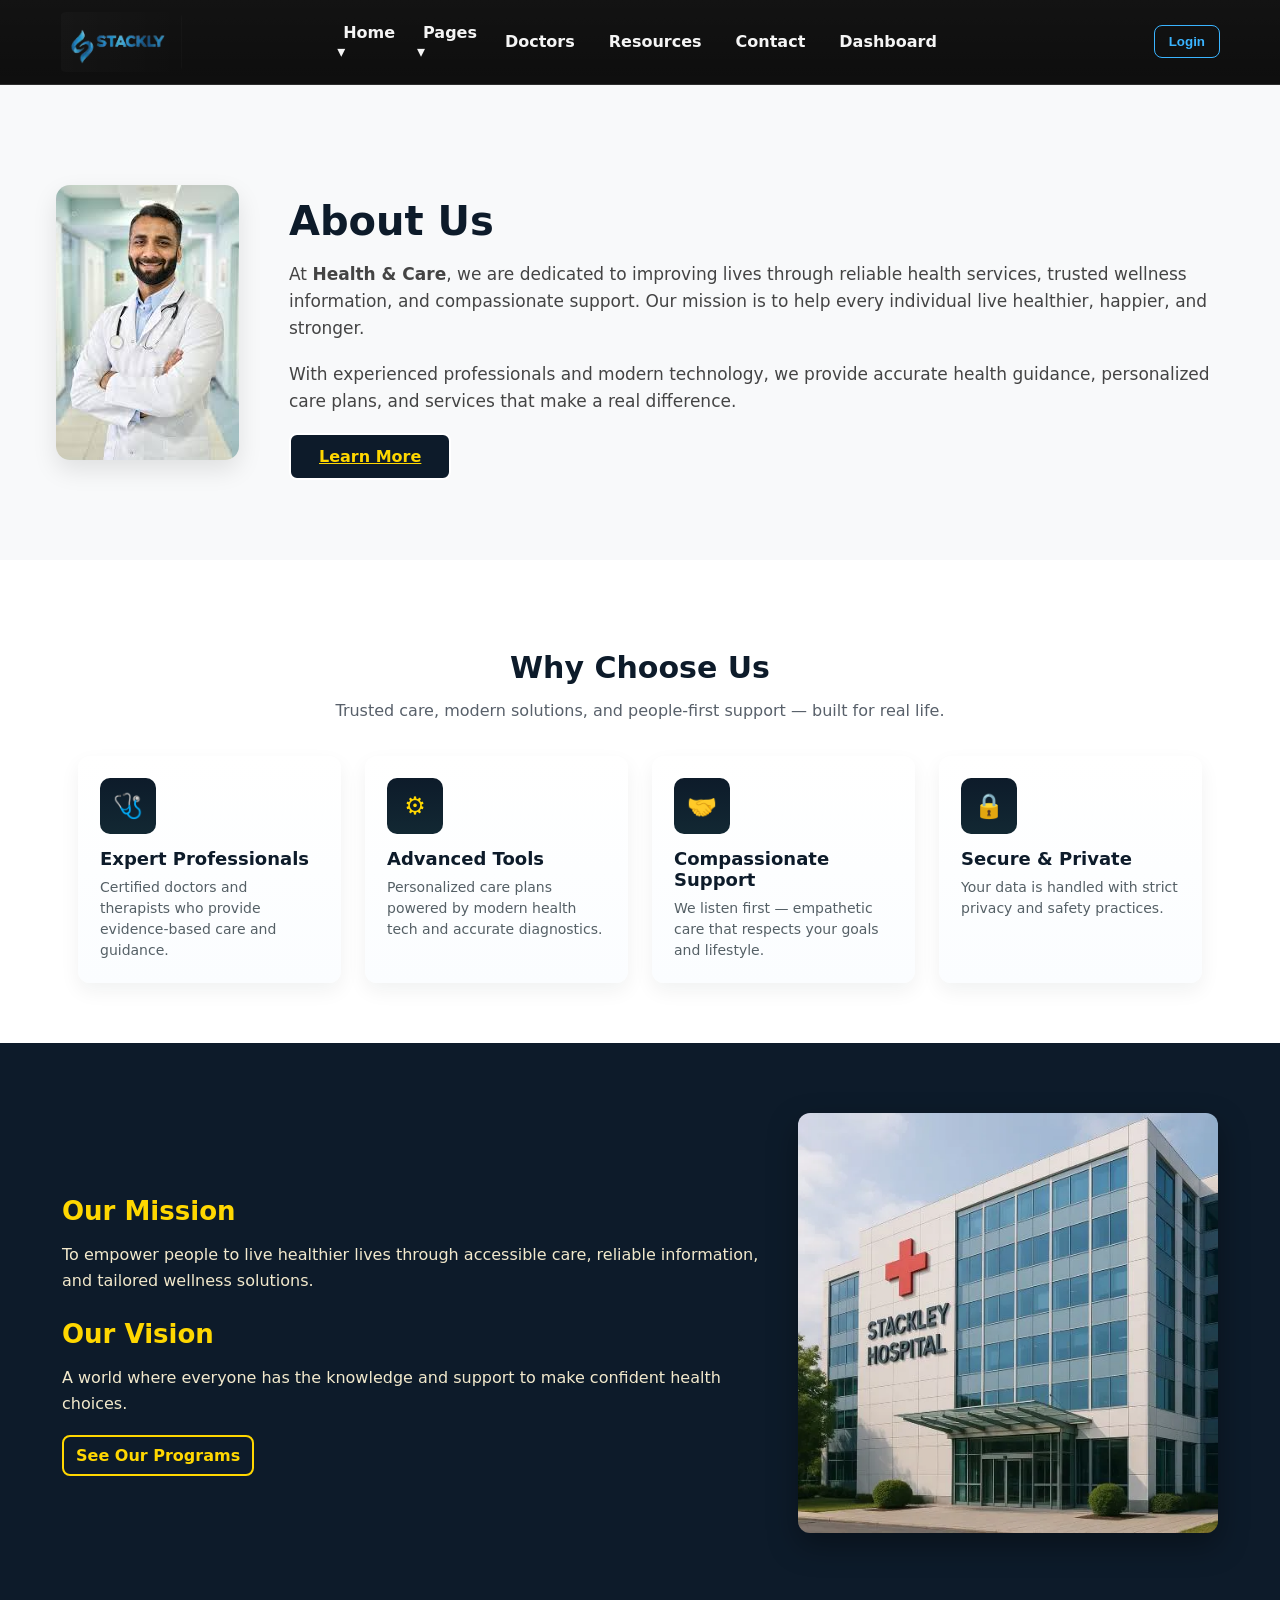
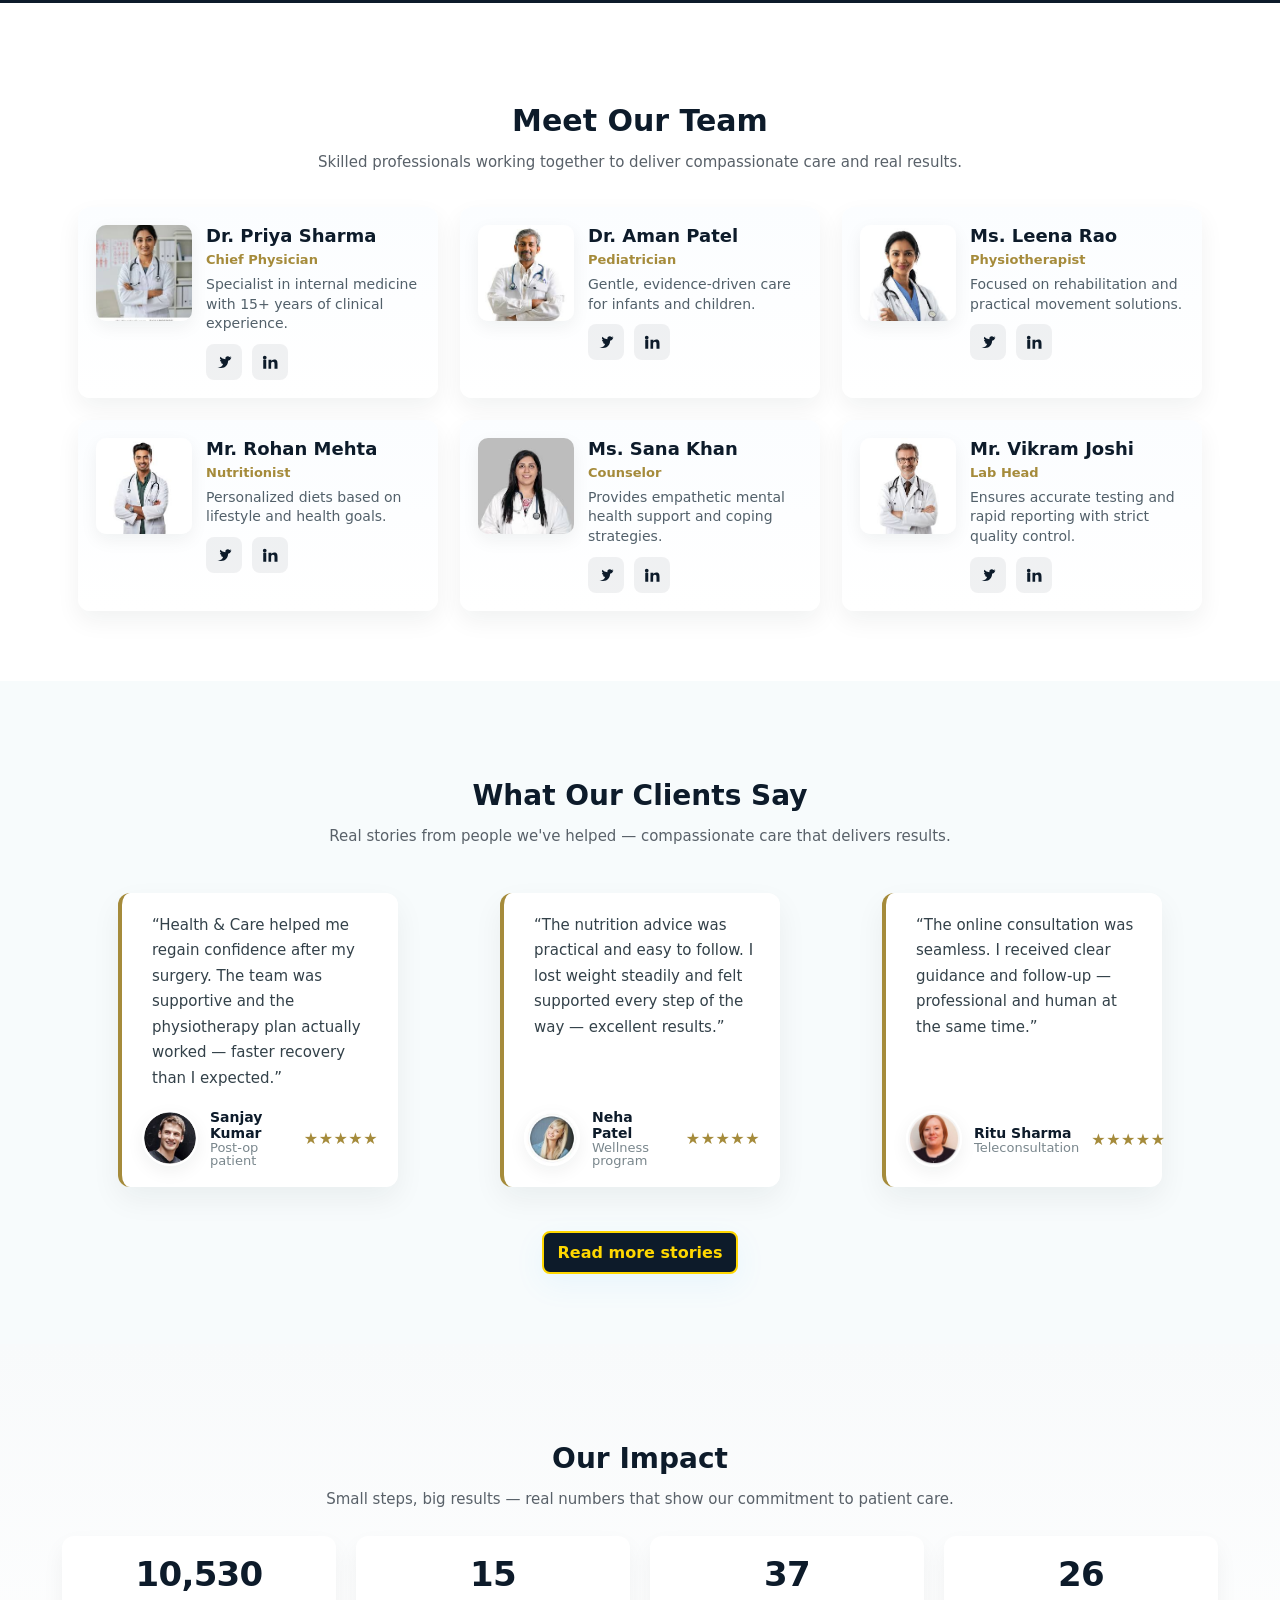
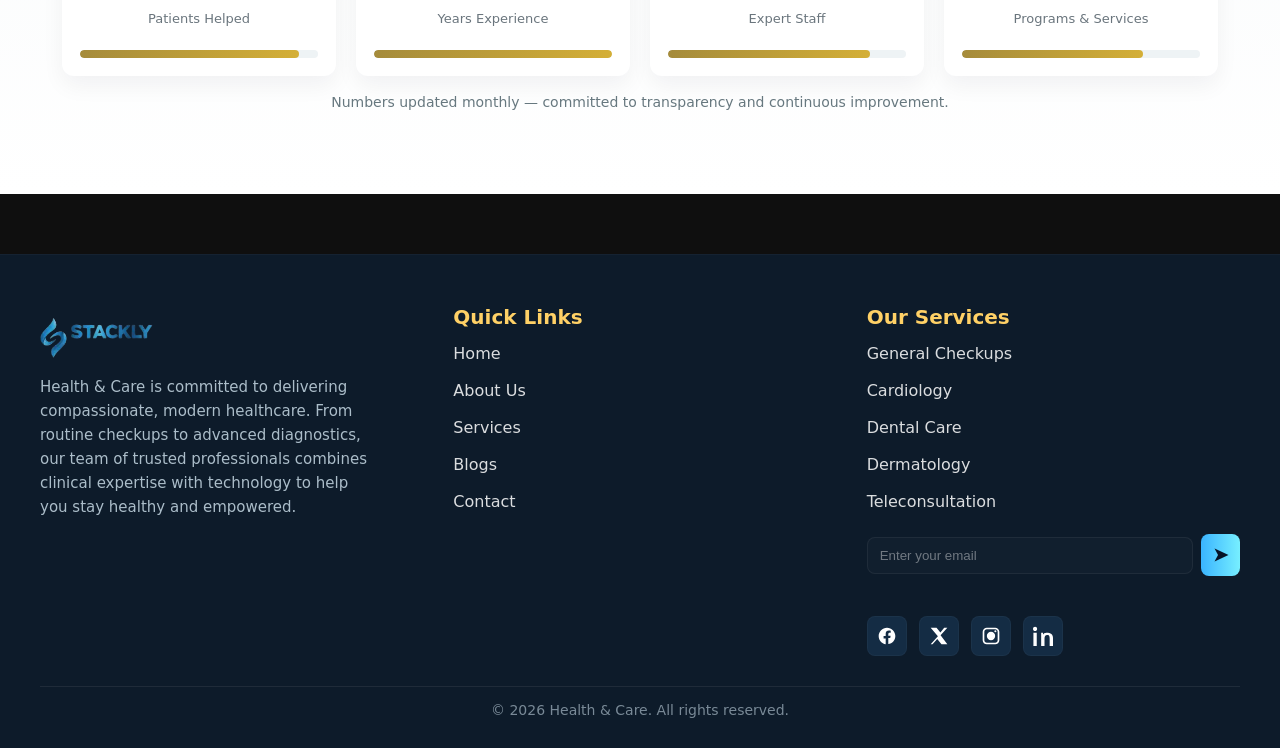
==== about.html @ af5c7ecc "first commit" ====
<!doctype html>
<html lang="en">
<head>
  <meta charset="utf-8" />
  <meta name="viewport" content="width=device-width, initial-scale=1" />
  <title>Health & Care — Home</title>
  <link rel="stylesheet" href="style.css" />
</head>
<body>
  <header class="site-header">
    <div class="header-inner">

      <!-- LOGO (left) -->
     <div class="site-logo" id="siteLogo">
  <img src="assets/images/logo3.webp" alt="Health & Care Logo">
</div>


      <!-- NAV (centered visually) -->
      <nav id="site-nav" class="site-nav" aria-label="Main navigation">
        <ul class="nav-list">
          <li class="nav-item dropdown">
            <a href="index.html" class="dropdown-link" aria-expanded="false">Home ▾</a>
            <ul class="dropdown-menu">
           
              <li><a href="home1.html">Home 2</a></li>
            </ul>
          </li>

          <li class="nav-item dropdown">
            <a href="#" class="dropdown-link" aria-expanded="false">Pages ▾</a>
            <ul class="dropdown-menu">
              <li><a href="about.html">About Us</a></li>
              <li><a href="services.html">Services</a></li>
              <li><a href="blog.html">Blogs</a></li>
              <li><a href="pricing.html">Pricing</a></li>
            </ul>
          </li>

          <li class="nav-item"><a href="doctors.html">Doctors</a></li>
          <li class="nav-item"><a href="resources.html">Resources</a></li>
          <li class="nav-item"><a href="contact.html">Contact</a></li>
          <li class="nav-item"><a href="dashboard.html">Dashboard</a></li>
        </ul>
      </nav>

      <!-- RIGHT SIDE: login button + hamburger (mobile only) -->
      <div class="header-right">
<button id="loginBtn" class="login-btn">Login</button>

<script>
  document.getElementById('loginBtn')?.addEventListener('click', function(e){
    // change to the URL you want
    window.location.href = 'login.html';
    // if you want to open in a new tab instead, use:
    // window.open('login.html', '_blank', 'noopener');
  });
</script>


        <!-- hamburger (visible only on mobile) -->
        <button id="hamburger" class="hamburger" aria-label="Open menu" aria-controls="mobile-menu" aria-expanded="false">
          <span class="hamburger-bars">
            <span class="bar bar1"></span>
            <span class="bar bar2"></span>
            <span class="bar bar3"></span>
          </span>
        </button>
      </div>
    </div>
<div id="mobile-menu" class="mobile-menu" aria-hidden="true" role="dialog" aria-modal="true" aria-label="Mobile menu">
  <div class="mobile-menu-inner">

    <div class="mobile-top">
      <button id="mobile-close" class="mobile-close" aria-label="Close menu">✕</button>
    
    </div>

    <ul class="mobile-nav-list">
      <!-- NEW: Home dropdown -->
      <li class="mobile-with-sub">
        <button class="mobile-sub-toggle">Home ▾</button>
        <ul class="mobile-submenu">
    
          <li><a href="home1.html">Home 2</a></li>
        </ul>
      </li>

      <!-- Pages dropdown (already there) -->
      <li class="mobile-with-sub">
        <button class="mobile-sub-toggle">Pages ▾</button>
        <ul class="mobile-submenu">
          <li><a href="about.html">About Us</a></li>
          <li><a href="services.html">Services</a></li>
          <li><a href="blog.html">Blogs</a></li>
          <li><a href="pricing.html">Pricing</a></li>
        </ul>
      </li>

      <li><a href="doctors.html">Doctors</a></li>
      <li><a href="resources.html">Resources</a></li>
      <li><a href="contact.html">Contact</a></li>
      <li><a href="dashboard.html">Dashboard</a></li>
      <li><a href="login.html" class="mobile-login">Login</a></li>
    </ul>

  </div>
</div>
</header>




<section class="about-main">
  <div class="about-container">
    
    <!-- LEFT IMAGE -->
    <div class="about-img">
      <img src="assets/images/doctor.webp" alt="About Us">
    </div>

    <!-- RIGHT CONTENT -->
    <div class="about-content">
      <h2>About Us</h2>
      <p>
        At <strong>Health & Care</strong>, we are dedicated to improving lives through 
        reliable health services, trusted wellness information, and compassionate support.
        Our mission is to help every individual live healthier, happier, and stronger.
      </p>

      <p>
        With experienced professionals and modern technology, we provide accurate 
        health guidance, personalized care plans, and services that make a real difference.
      </p>

      <a href="404page.html" class="about-btn">Learn More</a>
    </div>

  </div>
</section>


<!-- =========================
   WHY CHOOSE US
   ========================= -->
<section class="why-choose">
  <div class="container">
    <div class="why-header">
      <h3>Why Choose Us</h3>
      <p>Trusted care, modern solutions, and people-first support — built for real life.</p>
    </div>

    <div class="features-grid">
      <div class="feature">
        <div class="feature-icon">🩺</div>
        <h4>Expert Professionals</h4>
        <p>Certified doctors and therapists who provide evidence-based care and guidance.</p>
      </div>

      <div class="feature">
        <div class="feature-icon">⚙️</div>
        <h4>Advanced Tools</h4>
        <p>Personalized care plans powered by modern health tech and accurate diagnostics.</p>
      </div>

      <div class="feature">
        <div class="feature-icon">🤝</div>
        <h4>Compassionate Support</h4>
        <p>We listen first — empathetic care that respects your goals and lifestyle.</p>
      </div>

      <div class="feature">
        <div class="feature-icon">🔒</div>
        <h4>Secure & Private</h4>
        <p>Your data is handled with strict privacy and safety practices.</p>
      </div>
    </div>
  </div>
</section>

<!-- =========================
   MISSION & VISION
   ========================= -->
<section class="mission-vision">
  <div class="container mv-grid">
    <div class="mv-text">
      <h3>Our Mission</h3>
      <p>
        To empower people to live healthier lives through accessible care, reliable information,
        and tailored wellness solutions.
      </p>

      <h3>Our Vision</h3>
      <p>
        A world where everyone has the knowledge and support to make confident health choices.
      </p>

      <a href="#" class="btn btn-outline mv-cta">See Our Programs</a>
    </div>

    <div class="mv-image">
      <img src="assets/images/stackly.webp" alt="Mission & Vision">
    </div>
  </div>
</section>




<!-- =========================
   TEAM SECTION (6 GRID)
   ========================= -->
<section class="team-section">
  <div class="container">
    <div class="team-head">
      <h3>Meet Our Team</h3>
      <p>Skilled professionals working together to deliver compassionate care and real results.</p>
    </div>

    <div class="team-grid">
      <!-- Member 1 -->
      <div class="team-member">
        <div class="tm-photo">
          <img src="assets/images/lady.webp" alt="Dr. Priya Sharma - Chief Physician">
        </div>
        <div class="tm-info">
          <h4>Dr. Priya Sharma</h4>
          <p class="tm-role">Chief Physician</p>
          <p class="tm-bio">Specialist in internal medicine with 15+ years of clinical experience.</p>
          <div class="tm-socials">
            <a href="#" aria-label="Priya on Twitter" class="social">
              <!-- simple SVG - Twitter -->
              <svg viewBox="0 0 24 24" width="18" height="18" fill="currentColor" aria-hidden="true">
                <path d="M22 5.92c-.6.27-1.24.45-1.92.53a3.33 3.33 0 0 0 1.45-1.83 6.6 6.6 0 0 1-2.1.8 3.3 3.3 0 0 0-5.6 3 9.36 9.36 0 0 1-6.8-3.45 3.3 3.3 0 0 0 1.02 4.4 3.23 3.23 0 0 1-1.5-.42v.04a3.3 3.3 0 0 0 2.65 3.24 3.3 3.3 0 0 1-.87.12c-.21 0-.42-.02-.62-.06a3.3 3.3 0 0 0 3.08 2.28A6.62 6.62 0 0 1 3 18.57a9.35 9.35 0 0 0 5.06 1.48c6.07 0 9.39-5.03 9.39-9.39v-.43A6.7 6.7 0 0 0 22 5.92z"/>
              </svg>
            </a>
            <a href="#" aria-label="Priya on LinkedIn" class="social">
              <!-- LinkedIn SVG -->
              <svg viewBox="0 0 24 24" width="18" height="18" fill="currentColor" aria-hidden="true">
                <path d="M4.98 3.5A2.5 2.5 0 1 1 4.98 8.5 2.5 2.5 0 0 1 4.98 3.5zM3 9h4v12H3zM10 9h3.78v1.63h.05c.53-.99 1.82-2.03 3.75-2.03C21.5 8.6 22 11 22 14.5V21h-4v-6c0-1.5-.03-3.43-2.1-3.43-2.1 0-2.4 1.63-2.4 3.33V21H10z"/>
              </svg>
            </a>
          </div>
        </div>
      </div>

      <!-- Repeat similar blocks for members 2..6 -->
      <div class="team-member">
        <div class="tm-photo"><img src="assets/images/man1.webp" alt="Dr. Aman Patel - Pediatrician"></div>
        <div class="tm-info">
          <h4>Dr. Aman Patel</h4>
          <p class="tm-role">Pediatrician</p>
          <p class="tm-bio">Gentle, evidence-driven care for infants and children.</p>
          <div class="tm-socials">
            <a href="404page.html" class="social" aria-label="Aman on Twitter"><svg viewBox="0 0 24 24" width="18" height="18" fill="currentColor" aria-hidden="true"><path d="M22 5.92c-.6.27-1.24.45-1.92.53a3.33 3.33 0 0 0 1.45-1.83 6.6 6.6 0 0 1-2.1.8 3.3 3.3 0 0 0-5.6 3 9.36 9.36 0 0 1-6.8-3.45 3.3 3.3 0 0 0 1.02 4.4 3.23 3.23 0 0 1-1.5-.42v.04a3.3 3.3 0 0 0 2.65 3.24 3.3 3.3 0 0 1-.87.12c-.21 0-.42-.02-.62-.06a3.3 3.3 0 0 0 3.08 2.28A6.62 6.62 0 0 1 3 18.57a9.35 9.35 0 0 0 5.06 1.48c6.07 0 9.39-5.03 9.39-9.39v-.43A6.7 6.7 0 0 0 22 5.92z"/></svg></a>
            <a href="404page.html" class="social" aria-label="Aman on LinkedIn"><svg viewBox="0 0 24 24" width="18" height="18" fill="currentColor" aria-hidden="true"><path d="M4.98 3.5A2.5 2.5 0 1 1 4.98 8.5 2.5 2.5 0 0 1 4.98 3.5zM3 9h4v12H3zM10 9h3.78v1.63h.05c.53-.99 1.82-2.03 3.75-2.03C21.5 8.6 22 11 22 14.5V21h-4v-6c0-1.5-.03-3.43-2.1-3.43-2.1 0-2.4 1.63-2.4 3.33V21H10z"/></svg></a>
          </div>
        </div>
      </div>

      <div class="team-member">
        <div class="tm-photo"><img src="assets/images/lady2.webp" alt="Ms. Leena Rao - Physiotherapist"></div>
        <div class="tm-info">
          <h4>Ms. Leena Rao</h4>
          <p class="tm-role">Physiotherapist</p>
          <p class="tm-bio">Focused on rehabilitation and practical movement solutions.</p>
          <div class="tm-socials">
            <a href="404page.html" class="social" aria-label="Leena on Twitter"><svg viewBox="0 0 24 24" width="18" height="18" fill="currentColor" aria-hidden="true"><path d="M22 5.92c-.6.27-1.24.45-1.92.53a3.33 3.33 0 0 0 1.45-1.83 6.6 6.6 0 0 1-2.1.8 3.3 3.3 0 0 0-5.6 3 9.36 9.36 0 0 1-6.8-3.45 3.3 3.3 0 0 0 1.02 4.4 3.23 3.23 0 0 1-1.5-.42v.04a3.3 3.3 0 0 0 2.65 3.24 3.3 3.3 0 0 1-.87.12c-.21 0-.42-.02-.62-.06a3.3 3.3 0 0 0 3.08 2.28A6.62 6.62 0 0 1 3 18.57a9.35 9.35 0 0 0 5.06 1.48c6.07 0 9.39-5.03 9.39-9.39v-.43A6.7 6.7 0 0 0 22 5.92z"/></svg></a>
            <a href="404page.html" class="social" aria-label="Leena on LinkedIn"><svg viewBox="0 0 24 24" width="18" height="18" fill="currentColor" aria-hidden="true"><path d="M4.98 3.5A2.5 2.5 0 1 1 4.98 8.5 2.5 2.5 0 0 1 4.98 3.5zM3 9h4v12H3zM10 9h3.78v1.63h.05c.53-.99 1.82-2.03 3.75-2.03C21.5 8.6 22 11 22 14.5V21h-4v-6c0-1.5-.03-3.43-2.1-3.43-2.1 0-2.4 1.63-2.4 3.33V21H10z"/></svg></a>
          </div>
        </div>
      </div>

      <div class="team-member">
        <div class="tm-photo"><img src="assets/images/man2.webp" alt="Mr. Rohan Mehta - Nutritionist"></div>
        <div class="tm-info">
          <h4>Mr. Rohan Mehta</h4>
          <p class="tm-role">Nutritionist</p>
          <p class="tm-bio">Personalized diets based on lifestyle and health goals.</p>
          <div class="tm-socials">
            <a href="404page.html" class="social" aria-label="Rohan on Twitter"><svg viewBox="0 0 24 24" width="18" height="18" fill="currentColor" aria-hidden="true"><path d="M22 5.92c-.6.27-1.24.45-1.92.53a3.33 3.33 0 0 0 1.45-1.83 6.6 6.6 0 0 1-2.1.8 3.3 3.3 0 0 0-5.6 3 9.36 9.36 0 0 1-6.8-3.45 3.3 3.3 0 0 0 1.02 4.4 3.23 3.23 0 0 1-1.5-.42v.04a3.3 3.3 0 0 0 2.65 3.24 3.3 3.3 0 0 1-.87.12c-.21 0-.42-.02-.62-.06a3.3 3.3 0 0 0 3.08 2.28A6.62 6.62 0 0 1 3 18.57a9.35 9.35 0 0 0 5.06 1.48c6.07 0 9.39-5.03 9.39-9.39v-.43A6.7 6.7 0 0 0 22 5.92z"/></svg></a>
            <a href="404page.html" class="social" aria-label="Rohan on LinkedIn"><svg viewBox="0 0 24 24" width="18" height="18" fill="currentColor" aria-hidden="true"><path d="M4.98 3.5A2.5 2.5 0 1 1 4.98 8.5 2.5 2.5 0 0 1 4.98 3.5zM3 9h4v12H3zM10 9h3.78v1.63h.05c.53-.99 1.82-2.03 3.75-2.03C21.5 8.6 22 11 22 14.5V21h-4v-6c0-1.5-.03-3.43-2.1-3.43-2.1 0-2.4 1.63-2.4 3.33V21H10z"/></svg></a>
          </div>
        </div>
      </div>

      <div class="team-member">
        <div class="tm-photo"><img src="assets/images/lady3.webp" alt="Ms. Sana Khan - Counselor"></div>
        <div class="tm-info">
          <h4>Ms. Sana Khan</h4>
          <p class="tm-role">Counselor</p>
          <p class="tm-bio">Provides empathetic mental health support and coping strategies.</p>
          <div class="tm-socials">
            <a href="404page.html" class="social" aria-label="Sana on Twitter"><svg viewBox="0 0 24 24" width="18" height="18" fill="currentColor" aria-hidden="true"><path d="M22 5.92c-.6.27-1.24.45-1.92.53a3.33 3.33 0 0 0 1.45-1.83 6.6 6.6 0 0 1-2.1.8 3.3 3.3 0 0 0-5.6 3 9.36 9.36 0 0 1-6.8-3.45 3.3 3.3 0 0 0 1.02 4.4 3.23 3.23 0 0 1-1.5-.42v.04a3.3 3.3 0 0 0 2.65 3.24 3.3 3.3 0 0 1-.87.12c-.21 0-.42-.02-.62-.06a3.3 3.3 0 0 0 3.08 2.28A6.62 6.62 0 0 1 3 18.57a9.35 9.35 0 0 0 5.06 1.48c6.07 0 9.39-5.03 9.39-9.39v-.43A6.7 6.7 0 0 0 22 5.92z"/></svg></a>
            <a href="404page.html" class="social" aria-label="Sana on LinkedIn"><svg viewBox="0 0 24 24" width="18" height="18" fill="currentColor" aria-hidden="true"><path d="M4.98 3.5A2.5 2.5 0 1 1 4.98 8.5 2.5 2.5 0 0 1 4.98 3.5zM3 9h4v12H3zM10 9h3.78v1.63h.05c.53-.99 1.82-2.03 3.75-2.03C21.5 8.6 22 11 22 14.5V21h-4v-6c0-1.5-.03-3.43-2.1-3.43-2.1 0-2.4 1.63-2.4 3.33V21H10z"/></svg></a>
          </div>
        </div>
      </div>

      <div class="team-member">
        <div class="tm-photo"><img src="assets/images/man3.webp" alt="Mr. Vikram Joshi - Lab Head"></div>
        <div class="tm-info">
          <h4>Mr. Vikram Joshi</h4>
          <p class="tm-role">Lab Head</p>
          <p class="tm-bio">Ensures accurate testing and rapid reporting with strict quality control.</p>
          <div class="tm-socials">
            <a href="404page.html" class="social" aria-label="Vikram on Twitter"><svg viewBox="0 0 24 24" width="18" height="18" fill="currentColor" aria-hidden="true"><path d="M22 5.92c-.6.27-1.24.45-1.92.53a3.33 3.33 0 0 0 1.45-1.83 6.6 6.6 0 0 1-2.1.8 3.3 3.3 0 0 0-5.6 3 9.36 9.36 0 0 1-6.8-3.45 3.3 3.3 0 0 0 1.02 4.4 3.23 3.23 0 0 1-1.5-.42v.04a3.3 3.3 0 0 0 2.65 3.24 3.3 3.3 0 0 1-.87.12c-.21 0-.42-.02-.62-.06a3.3 3.3 0 0 0 3.08 2.28A6.62 6.62 0 0 1 3 18.57a9.35 9.35 0 0 0 5.06 1.48c6.07 0 9.39-5.03 9.39-9.39v-.43A6.7 6.7 0 0 0 22 5.92z"/></svg></a>
            <a href="404page.html" class="social" aria-label="Vikram on LinkedIn"><svg viewBox="0 0 24 24" width="18" height="18" fill="currentColor" aria-hidden="true"><path d="M4.98 3.5A2.5 2.5 0 1 1 4.98 8.5 2.5 2.5 0 0 1 4.98 3.5zM3 9h4v12H3zM10 9h3.78v1.63h.05c.53-.99 1.82-2.03 3.75-2.03C21.5 8.6 22 11 22 14.5V21h-4v-6c0-1.5-.03-3.43-2.1-3.43-2.1 0-2.4 1.63-2.4 3.33V21H10z"/></svg></a>
          </div>
        </div>
      </div>
    </div>
  </div>
</section>





<!-- =========================
   TESTIMONIALS / WHAT CLIENTS SAY
   ========================= -->
<section class="testimonials-section" aria-label="What clients say">
  <div class="container">
    <div class="test-head">
      <h3>What Our Clients Say</h3>
      <p>Real stories from people we've helped — compassionate care that delivers results.</p>
    </div>

    <div class="test-grid">
      <!-- Testimonial 1 -->
      <blockquote class="test-card" tabindex="0">
        <p class="quote">
          “Health & Care helped me regain confidence after my surgery. The team was supportive and
          the physiotherapy plan actually worked — faster recovery than I expected.”
        </p>
        <footer class="test-meta">
          <img src="assets/images/testiminals2.webp" alt="Sanjay Kumar" class="test-photo">
          <div class="meta-text">
            <strong>Sanjay Kumar</strong>
            <span class="meta-role">Post-op patient</span>
          </div>
          <div class="rating" aria-label="5 out of 5 stars">★★★★★</div>
        </footer>
      </blockquote>

      <!-- Testimonial 2 -->
      <blockquote class="test-card" tabindex="0">
        <p class="quote">
          “The nutrition advice was practical and easy to follow. I lost weight steadily and felt
          supported every step of the way — excellent results.”
        </p>
        <footer class="test-meta">
          <img src="assets/images/testimonails.webp" alt="Neha Patel" class="test-photo">
          <div class="meta-text">
            <strong>Neha Patel</strong>
            <span class="meta-role">Wellness program</span>
          </div>
          <div class="rating" aria-label="5 out of 5 stars">★★★★★</div>
        </footer>
      </blockquote>

      <!-- Testimonial 3 -->
      <blockquote class="test-card" tabindex="0">
        <p class="quote">
          “The online consultation was seamless. I received clear guidance and follow-up — professional
          and human at the same time.”
        </p>
        <footer class="test-meta">
          <img src="assets/images/testimonails3.webp" alt="Ritu Sharma" class="test-photo">
          <div class="meta-text">
            <strong>Ritu Sharma</strong>
            <span class="meta-role">Teleconsultation</span>
          </div>
          <div class="rating" aria-label="5 out of 5 stars">★★★★★</div>
        </footer>
      </blockquote>
    </div>

    <div class="test-cta">
      <a href="404page.html" class="btn btn-primary">Read more stories</a>
    </div>
  </div>
</section>




<!-- =========================
   STATS / NUMBERS SECTION
   ========================= -->
<section class="stats-section" aria-label="Our impact numbers">
  <div class="container">
    <div class="stats-head">
      <h3>Our Impact</h3>
      <p>Small steps, big results — real numbers that show our commitment to patient care.</p>
    </div>

    <div class="stats-grid" role="list">
      <div class="stat" role="listitem" aria-labelledby="stat1">
        <div class="stat-value" data-target="12500" id="stat1">0</div>
        <div class="stat-label">Patients Helped</div>
        <div class="stat-bar" aria-hidden="true">
          <div class="stat-fill" style="width: 92%"></div>
        </div>
      </div>

      <div class="stat" role="listitem" aria-labelledby="stat2">
        <div class="stat-value" data-target="18" id="stat2">0</div>
        <div class="stat-label">Years Experience</div>
        <div class="stat-bar" aria-hidden="true">
          <div class="stat-fill" style="width: 100%"></div>
        </div>
      </div>

      <div class="stat" role="listitem" aria-labelledby="stat3">
        <div class="stat-value" data-target="45" id="stat3">0</div>
        <div class="stat-label">Expert Staff</div>
        <div class="stat-bar" aria-hidden="true">
          <div class="stat-fill" style="width: 85%"></div>
        </div>
      </div>

      <div class="stat" role="listitem" aria-labelledby="stat4">
        <div class="stat-value" data-target="32" id="stat4">0</div>
        <div class="stat-label">Programs & Services</div>
        <div class="stat-bar" aria-hidden="true">
          <div class="stat-fill" style="width: 76%"></div>
        </div>
      </div>
    </div>

    <div class="stats-note">
      <p>Numbers updated monthly — committed to transparency and continuous improvement.</p>
    </div>
  </div>
</section>



<!-- =========================
     FOOTER (Health & Care)
     ========================= -->
<footer class="hc-footer" role="contentinfo">
  <div class="hc-footer-inner">

    <!-- LEFT: logo + desc -->
    <div class="hc-col hc-col-about">
<img src="assets/images/logo3.webp" alt="">
      <div class="hc-logo-wrap">
    
      </div>

      <p class="hc-desc">
        Health & Care is committed to delivering compassionate, modern healthcare.
        From routine checkups to advanced diagnostics, our team of trusted professionals
        combines clinical expertise with technology to help you stay healthy and empowered.
      </p>
    </div>

    <!-- MIDDLE: quick links -->
    <div class="hc-col hc-col-links">
      <h4 class="hc-title">Quick Links</h4>
      <ul class="hc-links-list">
        <li><a href="index.html">Home</a></li>
        <li><a href="about.html">About Us</a></li>
        <li><a href="services.html">Services</a></li>
        <li><a href="blog.html">Blogs</a></li>
        <li><a href="contact.html">Contact</a></li>
      </ul>
    </div>

    <!-- RIGHT: services / subscribe -->
    <div class="hc-col hc-col-subscribe">
      <h4 class="hc-title">Our Services</h4>
      <ul class="hc-services-list">
        <li><a href="404page.html">General Checkups</a></li>
        <li><a href="404page.html">Cardiology</a></li>
        <li><a href="404page.html">Dental Care</a></li>
        <li><a href="404page.html">Dermatology</a></li>
        <li><a href="404page.html">Teleconsultation</a></li>
      </ul>

      <div class="hc-newsletter">
        <label for="hc-email" class="sr-only">Subscribe to newsletter</label>
        <input id="hc-email" type="email" placeholder="Enter your email" />
           <p id="newsletterError" style="color:#ff4b4b; font-size:14px; margin-top:6px; display:none;">
  Fill the credentials
</p>
        <button class="hc-send" aria-label="Subscribe">➤</button>
     

      </div>

      <div class="hc-social">
        <div class="hc-social">
  <a href="404page.html" aria-label="Facebook" class="hc-social-btn">
    <!-- Facebook SVG -->
    <svg viewBox="0 0 24 24" fill="currentColor">
      <path d="M22 12.07C22 6.54 17.52 2 12 2S2 6.54 2 12.07c0 5.03 3.66 9.19 8.44 9.93v-7.03h-2.54v-2.9h2.54V9.41c0-2.5 1.49-3.89 3.78-3.89 1.09 0 2.23.2 2.23.2v2.46h-1.26c-1.24 0-1.63.77-1.63 1.56v1.87h2.78l-.44 2.9h-2.34v7.03C18.34 21.26 22 17.1 22 12.07z"/>
    </svg>
  </a>

  <a href="404page.html" aria-label="Twitter" class="hc-social-btn">
    <!-- Twitter / X SVG -->
    <svg viewBox="0 0 24 24" fill="currentColor">
      <path d="M18.23 2H22l-8.09 9.19L22 22h-7.03l-5.08-6.46L4.26 22H2l8.66-9.83L2 2h7.03l4.66 5.86L18.23 2z"/>
    </svg>
  </a>

  <a href="404page.html" aria-label="Instagram" class="hc-social-btn">
    <!-- Instagram SVG -->
    <svg viewBox="0 0 24 24" fill="currentColor">
      <path d="M7 2C4.24 2 2 4.24 2 7v10c0 2.76 2.24 5 5 5h10c2.76 0 5-2.24 5-5V7c0-2.76-2.24-5-5-5H7zm10 2c1.65 0 3 1.35 3 3v10c0 1.65-1.35 3-3 3H7c-1.65 0-3-1.35-3-3V7c0-1.65 1.35-3 3-3h10zm-5 3a5 5 0 100 10 5 5 0 000-10zm6.5-.75a1.25 1.25 0 11-2.5 0 1.25 1.25 0 012.5 0z"/>
    </svg>
  </a>

  <a href="404page.html" aria-label="LinkedIn" class="hc-social-btn">
    <!-- LinkedIn SVG -->
    <svg viewBox="0 0 24 24" fill="currentColor">
      <path d="M4.98 3.5C4.98 4.88 3.86 6 2.5 6S0 4.88 0 3.5 1.12 1 2.5 1 4.98 2.12 4.98 3.5zM.5 8h4V24h-4V8zm7.5 0h4v2.2h.06c.56-1.06 1.96-2.2 4.04-2.2C21.44 8 24 10.12 24 14.44V24h-4v-8.6c0-2.06-.04-4.72-2.88-4.72-2.88 0-3.32 2.24-3.32 4.56V24h-4V8z"/>
    </svg>
  </a>
</div>

      </div>
    </div>

  </div>

  <div class="hc-footer-bottom">
    <div class="hc-copy">© <span id="year"></span> Health & Care. All rights reserved.</div>
  </div>
</footer>


    

<script src="app.js"></script>
</body>
</html>
---- style.css ----
/* Palette G variables */
:root{
  --bg-900: #0F0F0F;
  --bg-800: #1A1A1A;
  --accent: #3AB4FF;
  --accent-2:#77EFFF;
  --text:   #F5F5F5;
  --muted:  #CCCCCC;
  --border: #2D2D2D;
  --radius: 8px;
  --transition: 200ms ease;
  --max-width: 1200px;
}

*{box-sizing:border-box}
body{
  margin:0;
  font-family: Inter, system-ui, -apple-system, "Segoe UI", Roboto, Arial;
  background: var(--bg-900);
  color: var(--text);
}

/* Header */
.site-header{
  position: sticky;
  top:0;
  z-index:1000;
  border-bottom:1px solid var(--border);
  background: linear-gradient(180deg, rgba(255,255,255,0.02), transparent);
}
.header-inner{
  max-width:var(--max-width);
  margin:0 auto;
  padding:12px 20px;
  display:flex;
  align-items:center;
  gap:12px;
  position:relative;
}

/* LEFT: logo */
.site-logo{
  font-weight:800;
  color:var(--accent);
  padding:6px 10px;
  border-radius:6px;
  background: linear-gradient(90deg, rgba(255,255,255,0.02), transparent);
  border:1px solid transparent;
  order:1;
}

/* CENTER: nav - absolutely centered so it doesn't shift */
.site-nav{
  position:absolute;
  left:50%;
  top:50%;
  transform: translate(-50%,-50%);
  display:block;
  order:2;
}
.nav-list{
  display:flex;
  gap:22px;
  align-items:center;
  list-style:none;
  margin:0;
  padding:0;
}
.nav-list a, .dropdown-link{
  color:var(--text);
  text-decoration:none;
  font-weight:600;
  padding:8px 6px;
  border-radius:6px;
  transition: background var(--transition), color var(--transition);
}
.nav-list a:hover, .dropdown-link:hover{ background: rgba(255,255,255,0.03) }

/* Dropdown stable on hover */
.nav-item{ position:relative; }
.dropdown-menu{
  position:absolute;
  top:46px;
  left:0;
  min-width:220px;
  background:var(--bg-800);
  border-radius:8px;
  border:1px solid var(--border);
  padding:8px 6px;
  box-shadow: 0 10px 30px rgba(0,0,0,0.6);
  opacity:0;
  visibility:hidden;
  transform: translateY(6px);
  transition: opacity 160ms ease, transform 160ms ease, visibility 160ms;
  z-index:1200;
}
.nav-item:hover > .dropdown-menu,
.nav-item:focus-within > .dropdown-menu{
  opacity:1;
  visibility:visible;
  transform: translateY(0);
}
.dropdown-menu li{ padding:6px 10px; }
.dropdown-menu a{ color:var(--muted); display:block; text-decoration:none; font-weight:500; }
.dropdown-menu a:hover{ color:var(--text); }

/* RIGHT: header-right */
.header-right{
  margin-left:auto;
  display:flex;
  gap:12px;
  align-items:center;
  order:3;
}

/* login button */
.login-btn{
  background:transparent;
  color:var(--accent);
  border:1px solid var(--accent);
  padding:8px 14px;
  border-radius:8px;
  font-weight:700;
  cursor:pointer;
  transition: all var(--transition);
}
.login-btn:hover{ background:var(--accent); color:#0F0F0F; box-shadow: 0 8px 30px rgba(58,180,255,0.08); }

/* HAMBURGER (MOBILE ONLY)
   Full 3-line symbol inside a square button */
.hamburger{
  width:48px;
  height:48px;
  display:none;             /* shown only on mobile via media query */
  align-items:center;
  justify-content:center;
  background:transparent;
  border-radius:10px;
  border:1px solid rgba(255,255,255,0.04);
  cursor:pointer;
  transition: background 160ms ease, transform 160ms ease;
}
.hamburger:hover{ background: rgba(255,255,255,0.02); transform: translateY(-1px); }

/* three wide bars */
.hamburger-bars{ display:inline-block; width:22px; height:18px; position:relative; }
.bar{
  display:block;
  width:100%;
  height:2.5px;
  background:var(--text);
  border-radius:3px;
  position:absolute;
  left:0;
  transition: transform 220ms ease, opacity 220ms ease;
}
.bar1{ top:0; }
.bar2{ top:7.75px; } /* center */
.bar3{ bottom:0; }

/* When menu open we hide header hamburger (we also keep it accessible) */
.hamburger.hidden{ display:none !important; }

/* mobile menu center modal */
.mobile-menu{
  position:fixed;
  top:50%;
  left:50%;
  transform: translate(-50%,-50%) scale(0.92);
  width:92%;
  max-width:520px;
  max-height:90vh;
  overflow:auto;
  background: linear-gradient(180deg,var(--bg-800), var(--bg-900));
  border-radius:12px;
  border:1px solid var(--border);
  box-shadow: 0 30px 90px rgba(0,0,0,0.7);
  opacity:0;
  visibility:hidden;
  transition: transform 220ms ease, opacity 220ms ease, visibility 220ms;
  z-index:1400;
  padding:18px;
}
.mobile-menu.open{
  opacity:1;
  visibility:visible;
  transform: translate(-50%,-50%) scale(1);
}

/* mobile-top bar (close + logo) */
.mobile-top{ display:flex; align-items:center; justify-content:flex-end; gap:8px; margin-bottom:8px; }

/* CLOSE button styling (prominent, nice) */
.mobile-close{
  background:transparent;
  border:1px solid rgba(255,255,255,0.06);
  color:var(--text);
  width:44px;
  height:44px;
  border-radius:10px;
  font-size:20px;
  line-height:1;
  display:flex;
  align-items:center;
  justify-content:center;
  cursor:pointer;
  transition: background 140ms ease, transform 120ms ease;
}
.mobile-close:hover{ background: rgba(255,255,255,0.02); transform: translateY(-2px); }
.mobile-logo{ margin-left: auto; color:var(--accent); font-weight:800; }

/* mobile nav */
.mobile-nav-list{ list-style:none; padding:0; margin:6px 0 0; display:flex; flex-direction:column; gap:6px; }
.mobile-nav-list a, .mobile-sub-toggle{
  display:block;
  padding:12px 10px;
  text-decoration:none;
  color:var(--text);
  font-weight:600;
  border-radius:8px;
}
.mobile-nav-list a:hover, .mobile-sub-toggle:hover{ background: rgba(255,255,255,0.03) }
.mobile-submenu{ display:none; padding-left:12px; margin-top:6px; }
.mobile-with-sub.open .mobile-submenu{ display:block; }

/* MAIN + HERO */
.main-content{ max-width:var(--max-width); margin:28px auto; padding:0 20px; }
.hero{ background: linear-gradient(135deg, rgba(58,180,255,0.06), rgba(119,239,255,0.02)); border: 1px solid var(--border); padding:40px; border-radius:12px; text-align:center; }
.hero h1{ margin:0 0 8px; font-size:32px; color:var(--text); }
.cta{ display:inline-block; padding:12px 22px; border-radius:10px; background:var(--accent); color:#0F0F0F; text-decoration:none; font-weight:700; }

/* FOOTER */
.site-footer{ border-top:1px solid var(--border); margin-top:44px; padding:28px 20px; color:var(--muted); }
.footer-inner{ max-width:var(--max-width); margin:0 auto; display:flex; gap:20px; align-items:flex-start; justify-content:space-between; }
.footer-links{ display:flex; gap:28px; }

/* RESPONSIVE RULES: show hamburger only on mobile, hide header nav */
@media (max-width:900px){
  .site-nav{ display:none; }   /* hide desktop nav on small screens */
  .hamburger{ display:flex; }  /* show hamburger on mobile */
  .login-btn{ display:none; }  /* login inside mobile menu */
  .header-inner{ padding:12px 12px; }
}
@media (max-width:480px){
  .mobile-menu{ max-width:420px; }
  .hero h1{ font-size:24px; }
}






/* =========================================
   MOBILE RESPONSIVE NAV (ONLY MOBILE)
   ========================================= */
@media (max-width: 900px) {

  /* full dark clean header */
  .site-header {
    background: #0F0F0F;
    border-bottom: none;
  }

  .header-inner {
    padding: 12px 15px;
    display: flex;
    align-items: center;
    justify-content: space-between;
  }

  /* show hamburger, hide desktop nav */
  .site-nav {
    display: none !important;
  }

  .hamburger {
    display: flex !important;
    width: 46px;
    height: 46px;
    align-items: center;
    justify-content: center;
    background: #111;
    border-radius: 10px;
    border: none;
  }

  .hamburger-bars .bar {
    background: #fff !important;
  }

  /* logo left */
  .site-logo {
    order: 1;
    font-size: 20px;
    padding: 6px 12px;
    border: none;
    background: none;
  }

  /* login hidden (in menu instead) */
  .login-btn {
    display: none !important;
  }

  /* =========================================
     MOBILE MENU (CENTER MODAL, DARK, CLEAN)
     ========================================= */
  .mobile-menu {
    background: rgba(0, 0, 0, 0.95) !important;
    border: none !important;
    box-shadow: 0 0 0 transparent !important;
    padding: 20px;
    width: 92%;
    max-width: 420px;
    border-radius: 14px;
  }

  /* top row inside mobile menu */
.mobile-top {
  display: flex;
  align-items: center;
  justify-content: flex-start; /* close button left */
  gap: 12px;
}

/* close button left */
.mobile-close {
  order: 1;
  margin-right: 0;
}

/* logo right */
.mobile-logo {
  order: 2;
  margin-left: auto; /* pushes logo to right */
}


  /* =========================================
     MENU LIST ITEMS
     ========================================= */
  .mobile-nav-list {
    margin-top: 20px;
    display: flex;
    flex-direction: column;
    gap: 6px;
  }

  .mobile-nav-list a,
  .mobile-sub-toggle {
    padding: 14px 12px;
    font-size: 16px;
    color: #fff !important;
    background: #111 !important;
    border-radius: 10px;
    border: none !important;
  }

  .mobile-submenu {
    background: none !important;
    padding-left: 14px;
    margin-top: 4px;
  }

  .mobile-submenu a {
    background: #181818 !important;
    padding: 12px;
    border-radius: 8px;
  }
}


/* Mobile Login Hover = Same as Desktop */
.mobile-login {
  background: transparent !important;
  color: var(--accent) !important;
  border: 1px solid var(--accent) !important;
  text-align: center;
  padding: 12px 14px;
  border-radius: 10px;
  font-weight: 700;
  display: block;
  margin-top: 8px;
  transition: all 200ms ease;
}

.mobile-login:hover {
  background: var(--accent) !important;
  color: #0F0F0F !important;
  box-shadow: 0 8px 30px rgba(58,180,255,0.15);
}







/* =========================
   HEALTH & CARE FOOTER
   ========================= */
.hc-footer {
  background: linear-gradient(180deg, #071226 0%, #071226 100%); /* deep navy */
  color: #dbeefa; /* soft pale */
  border-top: 1px solid rgba(255,255,255,0.03);
  padding: 48px 20px 20px;
  font-family: Inter, system-ui, -apple-system, "Segoe UI", Roboto, Arial;
}

.hc-footer-inner {
  max-width: 1200px;
  margin: 0 auto;
  display: grid;
  grid-template-columns: 1.2fr 0.8fr 1fr;
  gap: 28px;
  align-items: start;
}

/* columns */
.hc-col { min-width: 0; }

.hc-logo-placeholder {
  display:inline-flex;
  align-items:center;
  justify-content:center;
  width:110px;
  height:40px;
  font-weight:800;
  color:#071226;
  background: linear-gradient(90deg, #d4f3ff 0%, #3ab4ff 100%);
  border-radius:8px;
  letter-spacing:0.6px;
  margin-bottom:16px;
}

/* description */
.hc-desc {
  color: rgba(219,238,250,0.9);
  line-height:1.6;
  font-size:15px;
  margin:0 0 6px 0;
  max-width: 340px;
}

/* titles */
.hc-title {
  font-size:24px;
  margin: 0 0 14px 0;
  color: #ffffff;
  font-weight:700;
}

/* links lists */
.hc-links-list,
.hc-services-list {
  list-style:none;
  margin:0;
  padding:0;
  display:flex;
  flex-direction:column;
  gap:10px;
}
.hc-links-list a,
.hc-services-list a {
  color: rgba(219,238,250,0.92);
  text-decoration:none;
  font-weight:500;
  transition: color 160ms ease, transform 160ms;
}
.hc-links-list a:hover,
.hc-services-list a:hover {
  color: var(--accent);
  transform: translateX(6px);
}

/* newsletter */
.hc-newsletter {
  margin-top:18px;
  display:flex;
  gap:8px;
  align-items:center;
}
.hc-newsletter input[type="email"]{
  flex:1;
  padding:10px 12px;
  border-radius:8px;
  border:1px solid rgba(255,255,255,0.06);
  background: rgba(255,255,255,0.02);
  color: var(--text);
  outline:none;
}
.hc-newsletter input::placeholder{ color: rgba(255,255,255,0.4); font-weight:500; }
.hc-newsletter .hc-send{
  background: linear-gradient(90deg, var(--accent), var(--accent-2));
  color: #071226;
  border:none;
  padding:10px 12px;
  border-radius:8px;
  cursor:pointer;
  font-weight:700;
}

/* social buttons */
.hc-social { margin-top:12px; display:flex; gap:10px; }
.hc-social-btn{
  display:inline-flex;
  width:38px;
  height:38px;
  border-radius:50%;
  align-items:center;
  justify-content:center;
  background: rgba(255,255,255,0.04);
  color: #fff;
  text-decoration:none;
  font-weight:700;
  border: 1px solid rgba(255,255,255,0.03);
  transition: background 160ms ease, transform 120ms ease;
}
.hc-social-btn:hover{
  background: linear-gradient(90deg, var(--accent), var(--accent-2));
  color:#071226;
  transform: translateY(-4px);
}

/* bottom bar */
.hc-footer-bottom {
  max-width:1200px;
  margin: 22px auto 0;
  padding-top:18px;
  border-top: 1px solid rgba(255,255,255,0.03);
  text-align:center;
  color: rgba(219,238,250,0.7);
  font-size:14px;
}

/* small screen: stack columns */
@media (max-width:900px){
  .hc-footer {
    padding: 28px 16px 18px;
  }
  .hc-footer-inner {
    grid-template-columns: 1fr;
  }
  .hc-logo-placeholder{
    width:100px;
    height:36px;
  }
  .hc-desc { max-width: none; }
  .hc-newsletter { flex-direction: column; align-items: stretch; }
  .hc-newsletter .hc-send { width: 56px; align-self: flex-end; margin-top:8px; }
  .hc-social { justify-content: flex-start; }
  .hc-footer-bottom { padding-top:12px; font-size:13px; }
}

/* utility for screen-reader-only labels (used earlier) */
.sr-only {
  position:absolute !important;
  width:1px !important;
  height:1px !important;
  padding:0 !important;
  margin:-1px !important;
  overflow:hidden !important;
  clip:rect(0,0,0,0) !important;
  white-space:nowrap !important;
  border:0 !important;
}


.hc-col-about img {
  width: 100px;      /* adjust size here */
  height: auto;
  display: block;
  margin-bottom: 16px;
}


.site-logo img {
  width: 100px;     /* adjust as you like */
  height: auto;
  display: block;
}



.hc-social-btn svg {
  width: 20px;
  height: 20px;
  display: block;
}




/* =========================
   HERO - Animated (Palette G)
   ========================= */
.hero-animated { padding: 48px 20px; }
.hero-inner {
  max-width: 1200px;
  margin: 0 auto;
  display: grid;
  grid-template-columns: 1fr 420px;
  gap: 28px;
  align-items: center;
}

/* LEFT copy */
.hero-copy { padding-right: 8px; }
.hero-kicker {
  font-size: 13px;
  color: var(--muted);
  text-transform: uppercase;
  letter-spacing: 1px;
  margin-bottom: 8px;
}
.hero-title {
  font-size: 40px;
  margin: 0 0 12px;
  line-height: 1.02;
  color: var(--text);
  font-weight: 800;
}
.hero-title .neon {
  color: var(--accent);
  text-shadow: 0 4px 28px rgba(58,180,255,0.12);
}

/* sub */
.hero-sub { color: var(--muted); margin-bottom: 18px; max-width: 640px; }

/* CTAs */
.hero-ctas { display:flex; gap:12px; align-items:center; margin-bottom:18px; }
.btn { display:inline-flex; align-items:center; justify-content:center; padding:10px 16px; border-radius:10px; cursor:pointer; font-weight:700; text-decoration:none; border:1px solid transparent; }
.btn-primary {
  background: var(--accent);
  color: #0F0F0F;
  box-shadow: 0 10px 30px rgba(58,180,255,0.08);
  transition: transform 180ms ease, box-shadow 180ms ease;
}
.btn-primary:hover { transform: translateY(-3px); box-shadow: 0 18px 40px rgba(58,180,255,0.16); }
.btn-ghost { background: transparent; color: var(--text); border: 1px solid rgba(255,255,255,0.04); }
.btn.small { padding:8px 12px; font-size:14px; border-radius:8px; }
.btn.outline { background:transparent; color:var(--text); border:1px solid rgba(255,255,255,0.06); }

/* Trust badges */
.hero-trust { display:flex; gap:18px; margin-top:10px; }
.trust-item { text-align:left; }
.trust-number { font-size:20px; font-weight:800; color:var(--accent); }
.trust-label { color:var(--muted); font-size:13px; margin-top:4px; }

/* RIGHT visual */
.hero-visual { display:flex; align-items:center; justify-content:center; }
.pulse-bg { position: relative; width:100%; display:flex; align-items:center; justify-content:center; }
.pulse-bg::before {
  content: "";
  position: absolute;
  width: 260px; height: 260px;
  border-radius: 50%;
  background: radial-gradient(circle at center, rgba(58,180,255,0.08), transparent 40%);
  filter: blur(18px);
  z-index: 0;
  animation: float 6s ease-in-out infinite;
}
@keyframes float { 0%{ transform: translateY(0);}50%{transform: translateY(-8px);}100%{transform: translateY(0);} }

/* decorative heart SVG */
.heart-svg { width:92px; height:92px; color: var(--accent); position:absolute; top:-24px; right:-14px; z-index:1; opacity:0.9; transform: scale(1); animation:heartPulse 1.6s infinite; }
@keyframes heartPulse { 0%{ transform:scale(0.98);} 50%{transform:scale(1.06);}100%{transform:scale(0.98);} }

/* card */
.hero-card {
  position: relative;
  z-index: 2;
  width: 320px;
  padding: 18px;
  border-radius: 12px;
  background: linear-gradient(180deg, rgba(255,255,255,0.02), rgba(255,255,255,0.01));
  border: 1px solid rgba(255,255,255,0.04);
  backdrop-filter: blur(6px);
  box-shadow: 0 12px 36px rgba(0,0,0,0.6);
  color: var(--text);
}
.card-head .card-title { font-weight:800; color:var(--text); font-size:16px; }
.card-sub { font-size:13px; color:var(--muted); margin-bottom:12px; }
.card-stats { display:flex; gap:12px; justify-content:space-between; color:var(--muted); margin-bottom:12px; }
.card-actions { display:flex; gap:10px; }

/* DRAWER booking (center modal slide up) */
.booking-drawer {
  position: fixed;
  left: 50%;
  top: 56%;
  transform: translate(-50%, 12%) scale(0.96);
  width: 92%;
  max-width: 420px;
  background: rgba(11,11,11,0.98);
  border-radius: 12px;
  border: 1px solid rgba(255,255,255,0.04);
  padding: 18px;
  z-index: 1600;
  opacity: 0;
  visibility: hidden;
  transition: opacity 260ms ease, transform 260ms ease, visibility 260ms;
}
.booking-drawer.open { opacity: 1; visibility: visible; transform: translate(-50%, -8%) scale(1); }

.drawer-inner h3 { margin: 0 0 12px; color: var(--text); }
.quick-book-form label { display:block; margin-bottom:10px; color:var(--muted); font-size:14px; }
.quick-book-form input, .quick-book-form select { width:100%; padding:10px; border-radius:8px; background: rgba(255,255,255,0.02); border:1px solid rgba(255,255,255,0.04); color:var(--text); outline:none; }

.drawer-actions { display:flex; gap:10px; margin-top:8px; }
.drawer-close { position:absolute; right:12px; top:8px; background:transparent; border:none; color:var(--muted); }

/* booking success */
.booking-success { text-align:center; color:var(--text); padding:10px; }

/* responsive */
@media (max-width: 900px){
  .hero-inner { grid-template-columns: 1fr; gap:18px; padding-top: 12px; }
  .hero-visual { order: 2; }
  .hero-copy { order: 1; }
  .pulse-bg::before { width: 200px; height:200px; }
  .hero-card { width: 92%; margin: 0 auto; }
  .hero-title { font-size: 26px; }
}



/* Card Action Buttons */
.card-actions a {
  display: inline-flex;
  align-items: center;
  justify-content: center;
  padding: 8px 14px;
  font-size: 14px;
  font-weight: 700;
  border-radius: 8px;
  text-decoration: none;
  cursor: pointer;
  transition: all 180ms ease;
}

/* Primary small button (Book) */
.card-actions .btn.small {
  background: var(--accent);
  color: #0F0F0F;
  border: 1px solid var(--accent);
  box-shadow: 0 8px 24px rgba(58,180,255,0.12);
}

.card-actions .btn.small:hover {
  background: #0F0F0F;
  color: var(--accent);
  box-shadow: 0 6px 18px rgba(58,180,255,0.12);
  transform: translateY(-2px);
}

/* Outline button (Chat) */
.card-actions .btn.outline.small {
  background: transparent;
  border: 1px solid rgba(255,255,255,0.10);
  color: var(--text);
}

.card-actions .btn.outline.small:hover {
  border-color: var(--accent);
  color: var(--accent);
  transform: translateY(-2px);
}



/* =========================
   FOOTER BASE STYLE
========================= */
.hc-footer {
  background: #0d1b2a;
  color: #fff;
  padding: 50px 20px 30px;
  margin-top: 60px;
}

.hc-footer-inner {
  display: flex;
  justify-content: space-between;
  gap: 40px;
  flex-wrap: wrap;
}

/* Columns */
.hc-col {
  flex: 1;
  min-width: 250px;
}

.hc-col-about img {
  width: 120px;
  margin-bottom: 15px;
}

.hc-desc {
  margin-top: 10px;
  line-height: 1.6;
  opacity: 0.85;
}

/* Titles */
.hc-title {
  font-size: 20px;
  margin-bottom: 15px;
  font-weight: 700;
  color: #ffd166;
}

/* Links */
.hc-links-list,
.hc-services-list {
  list-style: none;
  padding: 0;
  margin: 0;
}

.hc-links-list li,
.hc-services-list li {
  margin-bottom: 8px;
}

.hc-links-list a,
.hc-services-list a {
  color: #fff;
  text-decoration: none;
  opacity: 0.85;
  transition: 0.3s;
}

.hc-links-list a:hover,
.hc-services-list a:hover {
  color: #ffd166;
  opacity: 1;
}

/* Newsletter */
.hc-newsletter {
  margin-top: 15px;
  display: flex;
  gap: 8px;
}

.hc-newsletter input {
  flex: 1;
  padding: 10px;
  border-radius: 6px;
  border: none;
  outline: none;
}

.hc-send {
  background: #ffd166;
  border: none;
  border-radius: 6px;
  padding: 12px 16px;
  cursor: pointer;
  font-size: 18px;
  transition: 0.3s;
}

.hc-send:hover {
  background: #fff;
  color: #0d1b2a;
}

/* Social Icons */
.hc-social {
  margin-top: 20px;
  display: flex;
  gap: 12px;
}

.hc-social-btn {
  width: 40px;
  height: 40px;
  display: flex;
  align-items: center;
  justify-content: center;
  background: #142c44;
  border-radius: 8px;
  color: #fff;
  transition: 0.3s;
}

.hc-social-btn:hover {
  background: #ffd166;
  color: #0d1b2a;
}

/* Footer Bottom */
.hc-footer-bottom {
  border-top: 1px solid rgba(255,255,255,0.1);
  margin-top: 30px;
  padding-top: 15px;
  text-align: center;
  opacity: 0.75;
}

/* =========================
   MOBILE RESPONSIVE
========================= */
@media (max-width: 768px) {
  .hc-footer-inner {
    flex-direction: column;
    text-align: center;
    align-items: center;
  }

  .hc-col {
    max-width: 100%;
  }

  .hc-col-about img {
    margin: 0 auto 10px;
    display: block;
  }

  .hc-newsletter {
    flex-direction: column;
    width: 100%;
  }

  .hc-newsletter input {
    width: 100%;
  }

  .hc-send {
    width: 100%;
  }

  .hc-social {
    justify-content: center;
  }
}



.about-main {
  padding: 80px 0;
  background: #f8f9fa;
}

.about-container {
  max-width: 1200px;
  margin: auto;
  display: flex;
  align-items: center;
  gap: 50px;
  flex-wrap: wrap;
}

.about-img img {
  width: 100%;
  max-width: 500px;
  border-radius: 14px;
  box-shadow: 0 10px 25px rgba(0,0,0,0.1);
}

.about-content {
  flex: 1;
}

.about-content h2 {
  font-size: 40px;
  font-weight: 700;
  color: #0d1b2a;
  margin-bottom: 15px;
}

.about-content p {
  font-size: 17px;
  line-height: 1.6;
  margin-bottom: 18px;
  color: #444;
}

.about-btn {
  display: inline-block;
  padding: 12px 28px;
  background: #0d1b2a;
  color: gold;
  border: 2px solid white;
  border-radius: 8px;
  transition: 0.3s;
  font-weight: 600;
}

.about-btn:hover {
  background: gold;
  color: #0d1b2a;
}



/* ============================
   MOBILE RESPONSIVE (max 768px)
   ============================ */
@media (max-width: 768px) {

  .about-container {
    flex-direction: column;
    text-align: center;
    gap: 30px;
    padding: 0 20px;
  }

  .about-img img {
    max-width: 100%;
    width: 100%;
  }

  .about-content h2 {
    font-size: 32px;
  }

  .about-content p {
    font-size: 16px;
  }

  .about-btn {
    padding: 12px 24px;
    font-size: 16px;
  }
}

/* =============================
   EXTRA SMALL DEVICES (max 480px)
   ============================= */
@media (max-width: 480px) {

  .about-main {
    padding: 60px 0;
  }

  .about-content h2 {
    font-size: 28px;
  }

  .about-content p {
    font-size: 15px;
  }

  .about-btn {
    padding: 10px 20px;
    font-size: 15px;
  }
}



/* ---------- Shared container ---------- */
.container { max-width: 1200px; margin: 0 auto; padding: 0 24px; }

/* ========== WHY CHOOSE US ========== */
.why-choose { padding: 60px 0; background: #fff; color: #0d1b2a; }
.why-header { text-align: center; max-width: 780px; margin: 0 auto 36px; }
.why-header h3 { font-size: 30px; margin-bottom: 10px; color: #0d1b2a; }
.why-header p { color: #58606a; font-size: 16px; }

.features-grid {
  display: grid;
  grid-template-columns: repeat(4, 1fr);
  gap: 24px;
  align-items: stretch;
}

/* single feature */
.feature {
  background: linear-gradient(180deg, #ffffff 0%, #fbfdff 100%);
  border-radius: 12px;
  padding: 22px;
  box-shadow: 0 8px 20px rgba(13,27,42,0.06);
  text-align: left;
}
.feature-icon {
  width: 56px;
  height: 56px;
  display:flex;
  align-items:center;
  justify-content:center;
  font-size:24px;
  border-radius:10px;
  background: linear-gradient(180deg,#0d1b2a,#122833);
  color: gold;
  margin-bottom: 14px;
}
.feature h4 { margin: 0 0 8px; font-size:18px; color:#0d1b2a; }
.feature p { margin:0; color:#556066; font-size:14px; line-height:1.5; }

/* ========== MISSION & VISION ========== */
.mission-vision { padding: 70px 0; background: #0d1b2a; color: gold; }
.mv-grid { display: grid; grid-template-columns: 1fr 420px; gap: 36px; align-items: center; }
.mv-text h3 { color: gold; font-size: 26px; margin-bottom: 8px; }
.mv-text p { color: #f2e9cc; font-size: 16px; margin-bottom: 18px; line-height:1.6; }
.mv-cta { display:inline-block; padding: 10px 18px; border-radius: 8px; border: 2px solid gold; color: gold; background: transparent; font-weight:600; text-decoration:none; transition: .25s; }
.mv-cta:hover { background: gold; color: #0d1b2a; }

/* image */
.mv-image img { width: 100%; max-width: 420px; border-radius: 12px; box-shadow: 0 12px 30px rgba(0,0,0,0.35); }

/* small tweaks */
.btn-outline { border: 2px solid gold; color: gold; padding: 10px 16px; border-radius: 8px; background: transparent; text-decoration: none; }

/* ========== RESPONSIVE ========== */
@media (max-width: 992px) {
  .features-grid { grid-template-columns: repeat(2, 1fr); }
  .mv-grid { grid-template-columns: 1fr; text-align: center; }
  .mv-image { order: -1; } /* image above text on tablet */
  .mv-image img { margin: 0 auto; }
}

@media (max-width: 480px) {
  .why-choose { padding: 40px 0; }
  .why-header h3 { font-size: 22px; }
  .features-grid { gap: 16px; grid-template-columns: 1fr; }
  .feature { padding: 18px; text-align: center; }
  .feature-icon { margin: 0 auto 12px; }
  .mission-vision { padding: 40px 0; }
  .mv-text h3 { font-size: 20px; }
  .mv-text p { font-size: 15px; }
  .mv-cta { margin-top: 12px; display:inline-block; }
}




/* ---------- TEAM SECTION ---------- */
.team-section { padding: 70px 0; background: #fff; color: #0d1b2a; }
.team-head { text-align: center; max-width: 900px; margin: 0 auto 36px; }
.team-head h3 { font-size: 30px; color: #0d1b2a; margin-bottom: 8px; }
.team-head p { color: #596169; font-size: 15px; }

/* grid */
.team-grid {
  display: grid;
  grid-template-columns: repeat(3, 1fr);
  gap: 22px;
  max-width: 1200px;
  margin: 0 auto;
}

/* member card */
.team-member {
  background: linear-gradient(180deg,#fbfdff,#ffffff);
  border-radius: 12px;
  padding: 18px;
  box-shadow: 0 10px 24px rgba(13,27,42,0.06);
  display: flex;
  gap: 14px;
  align-items: flex-start;
  transition: transform .28s ease, box-shadow .28s ease;
}

.team-member:hover {
  transform: translateY(-6px);
  box-shadow: 0 18px 40px rgba(13,27,42,0.12);
}

/* photo */
.tm-photo {
  flex: 0 0 96px;
  height: 96px;
  border-radius: 10px;
  overflow: hidden;
  box-shadow: 0 6px 18px rgba(13,27,42,0.06);
}
.tm-photo img { width: 100%; height: 100%; object-fit: cover; display: block; }

/* info */
.tm-info { flex: 1; }
.tm-info h4 { margin: 0 0 6px; font-size: 18px; color: #0d1b2a; }
.tm-role { margin: 0 0 8px; color: #a58b3b; font-weight: 600; font-size: 13px; }
.tm-bio { margin: 0 0 10px; color: #52606a; font-size: 14px; line-height: 1.4; }

/* socials */
.tm-socials { display: flex; gap: 10px; }
.social {
  display: inline-flex;
  align-items: center;
  justify-content: center;
  width: 36px;
  height: 36px;
  border-radius: 8px;
  background: rgba(13,27,42,0.06);
  color: #0d1b2a;
  text-decoration: none;
  transition: background .18s, color .18s, transform .18s;
}
.social:hover { background: #a58b3b; color: #0d1b2a; transform: translateY(-2px); }
.social svg { display: block; }

/* small screens */
@media (max-width: 992px) {
  .team-grid { grid-template-columns: repeat(2, 1fr); gap: 18px; }
}

@media (max-width: 480px) {
  .team-section { padding: 40px 0; }
  .team-grid { grid-template-columns: 1fr; }
  .team-member { flex-direction: row; align-items: center; padding: 16px; }
  .tm-photo { width: 72px; height: 72px; flex: 0 0 72px; }
  .tm-info h4 { font-size: 16px; }
  .tm-bio { display: none; } /* hide long bio on tiny devices for compactness */
}




/* ========== TESTIMONIALS ========== */
.testimonials-section { padding: 70px 0; background: #f7fbfc; color: #0d1b2a; }
.test-head { text-align: center; max-width: 820px; margin: 0 auto 32px; }
.test-head h3 { font-size: 28px; color: #0d1b2a; margin-bottom: 8px; }
.test-head p { color: #596169; font-size: 15px; }

/* grid */
.test-grid {
  display: grid;
  grid-template-columns: repeat(3, 1fr);
  gap: 22px;
  max-width: 1200px;
  margin: 0 auto;
}

/* card */
.test-card {
  background: #fff;
  border-radius: 12px;
  padding: 20px;
  box-shadow: 0 12px 30px rgba(13,27,42,0.06);
  border-left: 4px solid #a58b3b; /* gold accent */
  display: flex;
  flex-direction: column;
  justify-content: space-between;
  transition: transform .28s ease, box-shadow .28s ease;
  outline: none;
  opacity: 0;
  transform: translateY(12px);
  animation: fadeInUp .6s ease forwards;
}
.test-card:hover, .test-card:focus {
  transform: translateY(-6px);
  box-shadow: 0 20px 48px rgba(13,27,42,0.10);
}

/* quote text */
.quote {
  font-size: 15px;
  line-height: 1.7;
  color: #334149;
  margin: 0 0 18px;
  position: relative;
  padding-left: 10px;
}

/* meta (photo + name + rating) */
.test-meta {
  display: flex;
  gap: 12px;
  align-items: center;
}
.test-photo {
  width: 56px;
  height: 56px;
  border-radius: 50%;
  object-fit: cover;
  box-shadow: 0 6px 18px rgba(13,27,42,0.06);
  border: 2px solid #fff;
}
.meta-text strong { display:block; color:#0d1b2a; font-size:14px; }
.meta-role { display:block; color:#7a878d; font-size:13px; line-height:1; }
.rating { margin-left: auto; color: #a58b3b; font-weight:700; letter-spacing: .5px; }

/* cta */
.test-cta { text-align: center; margin-top: 28px; }
.btn-primary {
  background: #0d1b2a;
  color: gold;
  padding: 10px 18px;
  border-radius: 8px;
  text-decoration: none;
  font-weight: 600;
  border: 2px solid white;
}
.btn-primary:hover { background: gold; color: #0d1b2a; }

/* simple staggered animation delay for each card */
.test-card:nth-child(1) { animation-delay: 0.05s; }
.test-card:nth-child(2) { animation-delay: 0.18s; }
.test-card:nth-child(3) { animation-delay: 0.32s; }

@keyframes fadeInUp {
  to { opacity: 1; transform: translateY(0); }
}

/* ========== RESPONSIVE ========== */
@media (max-width: 992px) {
  .test-grid { grid-template-columns: repeat(2, 1fr); }
}

@media (max-width: 480px) {
  .testimonials-section { padding: 40px 0; }
  .test-grid { grid-template-columns: 1fr; gap: 16px; }
  .test-head h3 { font-size: 22px; }
  .quote { font-size: 15px; }
  .test-photo { width: 48px; height: 48px; }
  .rating { font-size: 14px; }
}




/* ========== STATS / NUMBERS ========== */
.stats-section { padding: 70px 0; background: linear-gradient(180deg,#f8fafb,#ffffff); color: #0d1b2a; }
.stats-head { text-align: center; max-width: 820px; margin: 0 auto 28px; }
.stats-head h3 { font-size: 28px; color: #0d1b2a; margin-bottom: 8px; }
.stats-head p { color: #596169; font-size: 15px; }

/* grid */
.stats-grid {
  display: grid;
  grid-template-columns: repeat(4, 1fr);
  gap: 20px;
  max-width: 1200px;
  margin: 18px auto 0;
  align-items: start;
}

/* single stat */
.stat {
  background: #fff;
  border-radius: 12px;
  padding: 18px;
  box-shadow: 0 10px 22px rgba(13,27,42,0.05);
  text-align: center;
  min-height: 140px;
  display: flex;
  flex-direction: column;
  justify-content: space-between;
}

/* value + label */
.stat-value {
  font-size: 34px;
  font-weight: 800;
  color: #0d1b2a;
  letter-spacing: -0.02em;
}
.stat-label {
  color: #6a757d;
  font-size: 13px;
  margin-top: 6px;
}

/* progress bar */
.stat-bar {
  height: 8px;
  background: #eef3f5;
  border-radius: 6px;
  margin-top: 14px;
  overflow: hidden;
}
.stat-fill {
  height: 100%;
  width: 0%;
  border-radius: 6px;
  background: linear-gradient(90deg, #a58b3b, #d4af37);
  transition: width 1.2s ease;
}

/* note */
.stats-note { text-align: center; margin-top: 18px; color: #67787f; font-size: 14px; }

/* responsive */
@media (max-width: 992px) {
  .stats-grid { grid-template-columns: repeat(2, 1fr); }
  .stat { min-height: 120px; }
  .stat-value { font-size: 28px; }
}

@media (max-width: 480px) {
  .stats-section { padding: 40px 0; }
  .stats-grid { grid-template-columns: 1fr; gap: 14px; }
  .stat { padding: 14px; text-align: left; display: flex; gap: 10px; align-items: center; }
  .stat-value { font-size: 22px; }
  .stat-label { font-size: 13px; }
  .stat-bar { margin-top: 0; flex: 1; margin-left: 12px; }
}


/* ---------- MOBILE / OVERFLOW FIXES (paste at the END of your CSS) ---------- */

/* Prevent any accidental horizontal scrolling */
html, body {
  max-width: 100%;
  overflow-x: hidden;
  -webkit-overflow-scrolling: touch;
}

/* Make all images truly responsive */
img {
  max-width: 100%;
  height: auto;
  display: block;
}

/* Ensure containers respect padding and don't overflow */
.container,
.about-container,
.wrap,
.features-grid,
.team-grid,
.test-grid,
.mv-grid {
  box-sizing: border-box;
  padding-inline: 16px; /* keeps inner spacing on very small screens */
}

/* Allow flex/grid children to shrink and not force overflow */
.feature,
.team-member,
.tm-photo,
.tm-info,
.test-card,
.mv-image,
.about-img,
.about-content {
  min-width: 0; /* IMPORTANT: prevents flex children from overflowing on small screens */
}

/* Reduce large fixed widths on smaller devices */
@media (max-width: 992px) {
  .mv-grid { grid-template-columns: 1fr; gap: 20px; padding-inline: 12px; }
  .features-grid { grid-template-columns: repeat(2, 1fr); gap: 18px; }
  .team-grid { grid-template-columns: repeat(2, 1fr); gap: 18px; }
}

/* Tablet → mobile */
@media (max-width: 768px) {
  .about-container { padding-inline: 16px; gap: 22px; }
  .about-img img { max-width: 100%; width: 100%; height: auto; margin: 0 auto; }
  .mv-image img { max-width: 100%; margin: 0 auto; }
  .features-grid { grid-template-columns: 1fr; gap: 16px; }
  .team-grid { grid-template-columns: 1fr; gap: 16px; }
  .test-grid { grid-template-columns: 1fr; gap: 16px; }

  /* Reduce big horizontal shadows/offsets that may create extra width */
  .team-member,
  .feature,
  .test-card {
    margin-inline: 0;
  }
}

/* Extra small phones */
@media (max-width: 480px) {
  body { padding-inline: 8px; } /* tiny page padding so nothing touches the edge */
  .about-main { padding: 40px 0; }
  .about-content h2 { font-size: 26px; }
  .about-btn { width: auto; display: inline-block; }

  /* Remove any fixed card widths and center content */
  .card, .orb, .mv-image, .about-img { width: 100%; max-width: 100%; }
  .feature p, .tm-bio { font-size: 14px; }

  /* Make sure footer / bottom elements don't overflow */
  .hc-footer-inner { padding-inline: 12px; }
}

/* Small safety: ensure long words/links wrap instead of expanding container */
* {
  word-wrap: break-word;
  overflow-wrap: break-word;
}




/* ---------- Hero / Intro ---------- */
.services-hero { padding: 70px 0; background: linear-gradient(180deg,#ffffff,#f7fbfc); color: #0d1b2a; }
.hero-container { max-width:1200px; margin:0 auto; display:flex; gap:36px; align-items:center; padding: 0 24px; }
.hero-content { flex:1; }
.hero-content h1 { font-size: 40px; margin:0 0 14px; color: #0d1b2a; }
.lead { font-size:17px; color:#3b4a52; margin-bottom:16px; line-height:1.7; }
.hero-points { list-style: none; padding:0; margin: 0 0 18px; display:grid; gap:8px; }
.hero-points li { position: relative; padding-left:22px; color:#556066; }
.hero-points li:before { content: "•"; position:absolute; left:0; top:0; color:#a58b3b; font-weight:700; }

.hero-actions { display:flex; gap:12px; margin-top:6px; flex-wrap:wrap; }
.btn { display:inline-block; padding:10px 16px; border-radius:8px; text-decoration:none; font-weight:600; }
.btn-primary { background:#0d1b2a; color: gold; border:2px solid white; }
.btn-outline { background:transparent; color:#0d1b2a; border:2px solid #e9eef1; }

/* hero image */
.hero-image { flex:0 0 460px; max-width:460px; }
.hero-image img { width:100%; height:auto; border-radius:12px; box-shadow: 0 18px 40px rgba(13,27,42,0.08); display:block; }

/* ---------- Services Grid ---------- */
.services-grid-section { padding: 60px 0; background: #0d1b2a; color:white; }
.grid-head { text-align:center; max-width:900px; margin:0 auto 18px; }
.grid-head h2 { font-size:30px; margin-bottom:8px; }
.grid-head p { color:#596169; font-size:15px; }

/* grid layout */
.services-grid {
  max-width:1200px;
  margin: 18px auto 0;
  display:grid;
  grid-template-columns: repeat(3, 1fr);
  gap: 20px;
  padding: 0 24px;
}

/* card */
.svc-card {
  background: linear-gradient(180deg,#fbfdff,#ffffff);
  border-radius:12px;
  overflow:hidden;
  display:flex;
  flex-direction:column;
  transition: transform .28s ease, box-shadow .28s ease;
  box-shadow: 0 12px 28px rgba(13,27,42,0.06);
  min-height: 320px;
}
.svc-card:focus, .svc-card:hover { transform: translateY(-8px); box-shadow: 0 24px 60px rgba(13,27,42,0.10); outline:none; }

/* image area */
.svc-img-wrap { width:100%; height:180px; overflow:hidden; display:block; }
.svc-img-wrap img { width:100%; height:100%; object-fit:cover; display:block; transition: transform .6s ease; }
.svc-card:hover .svc-img-wrap img, .svc-card:focus .svc-img-wrap img { transform: scale(1.06); }

/* body */
.svc-body { padding: 16px; display:flex; flex-direction:column; gap:10px; flex:1; }
.svc-body h4 { margin:0; font-size:18px; color:#0d1b2a; }
.svc-body p { margin:0; color:#57646b; font-size:14px; line-height:1.6; flex:1; }
.svc-more { text-decoration:none; font-weight:600; color:#0d1b2a; }
.svc-more:hover { color:#a58b3b; transform: translateX(4px); transition: .18s; }

/* ---------- Responsive ---------- */
@media (max-width: 992px) {
  .hero-container { flex-direction: column-reverse; text-align:center; gap:22px; padding: 0 20px; }
  .hero-image { max-width:100%; width:100%; }
  .hero-content h1 { font-size:32px; }
  .services-grid { grid-template-columns: repeat(2, 1fr); gap:16px; }
  .svc-card { min-height: auto; }
}

@media (max-width: 480px) {
  .services-hero { padding: 40px 0; }
  .hero-content h1 { font-size:26px; }
  .lead { font-size:15px; }
  .services-grid { grid-template-columns: 1fr; gap:12px; padding: 0 16px; }
  .svc-img-wrap { height:160px; }
  .svc-card { min-height: auto; }
  .hero-points li { font-size:14px; }
  .btn { padding: 10px 14px; font-size:15px; }
}


/* ========== HOW IT WORKS ========== */
.how-section {
  padding: 70px 0;
  background: #f8fafc;
  color: #0d1b2a;
}

.how-head {
  text-align: center;
  max-width: 850px;
  margin: 0 auto 30px;
}

.how-head h2 {
  font-size: 32px;
  margin-bottom: 8px;
}

.how-head p {
  font-size: 15px;
  color: #5b6770;
}

/* Grid */
.how-grid {
  max-width: 1200px;
  margin: 0 auto;
  display: grid;
  padding: 0 20px;
  grid-template-columns: repeat(4, 1fr);
  gap: 20px;
}

/* Card */
.how-card {
  background: #ffffff;
  border-radius: 12px;
  padding: 20px;
  box-shadow: 0 14px 28px rgba(13, 27, 42, 0.08);
  text-align: center;
  transition: 0.3s ease;
}

.how-card:hover {
  transform: translateY(-6px);
  box-shadow: 0 20px 44px rgba(13, 27, 42, 0.12);
}

/* Number Circle */
.how-icon {
  width: 60px;
  height: 60px;
  margin: 0 auto 12px;
  border-radius: 50%;
  background: #0d1b2a;
  display: flex;
  align-items: center;
  justify-content: center;
  box-shadow: 0 10px 25px rgba(13, 27, 42, 0.15);
}

.how-icon span {
  color: gold;
  font-size: 22px;
  font-weight: 700;
}

/* Content */
.how-card h4 {
  margin-bottom: 10px;
  font-size: 18px;
}

.how-card p {
  font-size: 14px;
  color: #6b7780;
  line-height: 1.6;
}

/* ========== RESPONSIVE ========== */
@media (max-width: 992px) {
  .how-grid {
    grid-template-columns: repeat(2, 1fr);
  }
}

@media (max-width: 480px) {
  .how-section {
    padding: 40px 0;
  }

  .how-grid {
    grid-template-columns: 1fr;
  }

  .how-icon {
    width: 52px;
    height: 52px;
  }

  .how-head h2 {
    font-size: 24px;
  }
}


/* ========== APPOINTMENT CTA ========== */
.appointment-cta {
  background: #0d1b2a;
  padding: 70px 0;
  color: #ffffff;
}

.cta-container {
  max-width: 1200px;
  margin: 0 auto;
  padding: 0 22px;
  display: flex;
  align-items: center;
  gap: 40px;
}

.cta-content {
  flex: 1;
}

.cta-content h2 {
  font-size: 34px;
  margin-bottom: 12px;
  color: gold;
}

.cta-content p {
  font-size: 16px;
  color: #e8edf2;
  line-height: 1.7;
  max-width: 600px;
  margin-bottom: 20px;
}

/* Buttons */
.cta-buttons {
  display: flex;
  gap: 14px;
  flex-wrap: wrap;
}

.btn {
  display: inline-block;
  padding: 12px 22px;
  border-radius: 8px;
  font-weight: 600;
  text-decoration: none;
  transition: 0.3s ease;
  font-size: 16px;
}

/* Gold Button */
.btn-gold {
  background: gold;
  color: #0d1b2a;
  border: 2px solid gold;
}

.btn-gold:hover {
  background: transparent;
  color: gold;
}

/* Outline Button */
.btn-outline-light {
  background: transparent;
  color: #ffffff;
  border: 2px solid #ffffff;
}

.btn-outline-light:hover {
  background: gold;
  color: #0d1b2a;
}

/* CTA Image */
.cta-image img {
  width: 100%;
  max-width: 420px;
  border-radius: 12px;
  box-shadow: 0 18px 40px rgba(0,0,0,0.3);
  display: block;
}

/* ========== RESPONSIVE ========== */
@media (max-width: 992px) {
  .cta-container {
    flex-direction: column-reverse;
    text-align: center;
  }

  .cta-content h2 {
    font-size: 28px;
  }

  .cta-image img {
    max-width: 100%;
  }
}

@media (max-width: 480px) {
  .appointment-cta {
    padding: 40px 0;
  }

  .cta-content h2 {
    font-size: 24px;
  }

  .btn {
    width: 100%;
    text-align: center;
  }
}




/* ---------- BLOG HERO ---------- */
.blog-hero { padding: 70px 0; background: linear-gradient(180deg,#ffffff,#f3f8fa); color: #0d1b2a; }
.hero-wrap { max-width:1200px; margin:0 auto; display:flex; gap:28px; align-items:center; padding: 0 24px; }
.hero-text { flex:1; }
.hero-text h1 { font-size:36px; margin:0 0 12px; color:#0d1b2a; }
.lead { font-size:16px; color:#3b4a52; margin-bottom:12px; }
.hero-actions .btn { margin-right:10px; }

/* hero media */
.hero-media { flex:0 0 420px; max-width:420px; }
.hero-media img { width:100%; border-radius:12px; box-shadow:0 18px 40px rgba(13,27,42,0.08); display:block; }

/* ---------- CONTROLS ---------- */
.blog-controls { display:flex; justify-content:space-between; gap:18px; align-items:center; padding:18px 24px; max-width:1200px; margin: 20px auto; }
.search-wrap { position:relative; flex:1; max-width:560px; }
.search-wrap input[type="search"] { width:100%; padding:12px 44px 12px 14px; border-radius:10px; border:1px solid #e6eef1; font-size:15px; }
.clear-btn { position:absolute; right:6px; top:6px; bottom:6px; width:36px; border-radius:8px; border:0; background:transparent; cursor:pointer; color:#7a858c; }

/* filters */
.filter-wrap { display:flex; gap:8px; flex-wrap:wrap; }
.filter { padding:8px 12px; border-radius:999px; border:1px solid #e6eef1; background:transparent; cursor:pointer; font-size:14px; }
.filter.active { background:#0d1b2a; color:gold; border-color:#0d1b2a; }

/* ---------- BLOG BODY ---------- */
.blog-body { max-width:1200px; margin: 24px auto; display:grid; grid-template-columns: 1fr 320px; gap:28px; padding: 0 24px 60px; }

/* posts */
.posts-grid { display:grid; grid-template-columns: repeat(2, 1fr); gap:20px; }
.post-card { background:#fff; border-radius:12px; overflow:hidden; box-shadow:0 12px 28px rgba(13,27,42,0.06); display:flex; flex-direction:column; transition:transform .2s; }
.post-card:hover { transform:translateY(-6px); }
.post-img img { width:100%; height:180px; object-fit:cover; display:block; }
.post-body { padding:14px; display:flex; flex-direction:column; gap:10px; }
.post-meta { color:#7b848a; font-size:13px; }
.post-body h3 { margin:0; font-size:18px; }
.excerpt { margin:0; color:#556066; font-size:14px; line-height:1.6; }
.read-more { color:#0d1b2a; font-weight:600; text-decoration:none; }

/* pagination */
.pagination { display:flex; gap:12px; align-items:center; justify-content:center; margin-top:20px; }
.page-btn { padding:8px 12px; border-radius:8px; border:1px solid #e6eef1; background:transparent; cursor:pointer; }

/* sidebar */
.blog-sidebar { background:transparent; }
.widget { background:#fff; padding:14px; border-radius:12px; box-shadow:0 12px 28px rgba(13,27,42,0.04); margin-bottom:18px; }
.widget h4 { margin:0 0 8px; font-size:16px; color:#0d1b2a; }
.widget ul { padding:0; margin:0; list-style:none; }
.widget ul li { margin:8px 0; }
.widget-newsletter form { display:flex; gap:8px; flex-direction:column; }
.widget-newsletter input[type="email"] { padding:10px; border-radius:8px; border:1px solid #e6eef1; }

/* small screens */
@media (max-width: 992px) {
  .hero-wrap { flex-direction:column-reverse; text-align:center; padding: 0 20px; }
  .blog-controls { flex-direction:column; align-items:stretch; gap:12px; padding: 0 20px; }
  .blog-body { grid-template-columns: 1fr; padding: 0 20px 40px; }
  .posts-grid { grid-template-columns: 1fr; }
  .hero-media { max-width:100%; width:100%; }
}

/* accessibility helpers */
.sr-only { position:absolute; width:1px; height:1px; padding:0; margin:-1px; overflow:hidden; clip:rect(0,0,0,0); white-space:nowrap; border:0; }



/* Primary Button – Gold Text Visible */
.btn-primary {
  background: #0d1b2a !important;
  color: gold !important;
  border: 2px solid gold !important;
}

.btn-primary:hover {
  background: gold !important;
  color: #0d1b2a !important;
}

/* Outline Button – Make Text Gold */
.btn-outline {
  background: transparent !important;
  color: gold !important;
  border: 2px solid gold !important;
}

.btn-outline:hover {
  background: gold !important;
  color: #0d1b2a !important;
}

/* Search Clear Icon */
.clear-btn {
  color: gold !important;
}

/* Category Filter Buttons */
.filter {
  color: gold !important;
  border: 1px solid gold !important;
}

.filter.active {
  background: gold !important;
  color: #0d1b2a !important;
  border-color: gold !important;
}

.widget-newsletter h4,
.widget-newsletter p {
  color: #000 !important;
}


/* ========== FAQ SECTION ========== */
.faq-section {
  padding: 70px 0;
  background: #f8fafc;
  color: #0d1b2a;
}

.faq-head {
  text-align: center;
  max-width: 800px;
  margin: 0 auto 30px;
}

.faq-head h2 {
  font-size: 32px;
  margin-bottom: 8px;
  color: gold;
}

.faq-head p {
  color: #5b6770;
  font-size: 15px;
}

/* FAQ items */
.faq-item {
  margin-bottom: 12px;
  border-radius: 10px;
  overflow: hidden;
  border: 1px solid #dfe6ea;
  background: #ffffff;
  box-shadow: 0 6px 16px rgba(13,27,42,0.06);
}

/* Question button */
.faq-question {
  width: 100%;
  padding: 16px;
  text-align: left;
  font-size: 17px;
  font-weight: 600;
  background: #0d1b2a;
  color: gold;
  border: none;
  cursor: pointer;
  outline: none;
  transition: 0.3s;
}

.faq-question:hover {
  background: #12283c;
}

/* Answer */
.faq-answer {
  display: none;
  padding: 16px;
  background: #ffffff;
  font-size: 15px;
  color: #556066;
  line-height: 1.6;
  border-top: 1px solid #e2e8f0;
}

/* Open state */
.faq-item.active .faq-answer {
  display: block;
}

.faq-item.active .faq-question {
  background: gold;
  color: #0d1b2a;
}

/* Responsive */
@media (max-width: 480px) {
  .faq-head h2 {
    font-size: 26px;
  }
  .faq-question {
    font-size: 15px;
  }
}




/* ========== PRICING SECTION ========== */
.pricing-section { padding: 70px 0; background: linear-gradient(180deg,#ffffff,#f7fbfc); color: #0d1b2a; }
.pricing-head { text-align: center; max-width: 920px; margin: 0 auto 22px; }
.pricing-head h2 { font-size: 32px; color: #0d1b2a; margin-bottom: 8px; }
.pricing-head p { color: #556066; font-size: 15px; margin-bottom: 12px; }

/* billing toggle */
.billing-toggle { display:inline-flex; align-items:center; gap:8px; margin-top:8px; }
.billing-toggle .label { color:#6b7780; font-size:14px; margin-right:6px; }
.bill-btn {
  background: transparent;
  border: 1px solid #e6eef1;
  color: #0d1b2a;
  padding: 8px 12px;
  border-radius: 999px;
  cursor: pointer;
  font-weight:600;
}
.bill-btn.active {
  background: gold;
  color: #0d1b2a;
  border-color: gold;
}

/* grid */
.pricing-grid {
  display: grid;
  grid-template-columns: repeat(3, 1fr);
  gap: 20px;
  max-width: 1200px;
  margin: 22px auto 0;
  align-items: start;
}

/* card */
.plan-card {
  background: linear-gradient(180deg,#fbfdff,#ffffff);
  border-radius: 14px;
  padding: 20px;
  box-shadow: 0 16px 36px rgba(13,27,42,0.06);
  display:flex;
  flex-direction:column;
  gap:14px;
  border: 1px solid transparent;
}
.plan-card.featured {
  transform: translateY(-8px);
  box-shadow: 0 26px 60px rgba(13,27,42,0.12);
  border: 1px solid rgba(165,139,59,0.12);
}

/* top */
.plan-top { display:flex; justify-content:space-between; align-items:center; gap:10px; }
.plan-title { font-size:20px; font-weight:700; color:#0d1b2a; }
.plan-badge { background: rgba(13,27,42,0.06); color:#0d1b2a; padding:6px 10px; border-radius:999px; font-size:12px; font-weight:600; }
.badge-popular { background: linear-gradient(90deg,#a58b3b,#d4af37); color: #0d1b2a; }

/* price */
.plan-price { font-weight:800; font-size:28px; color:#0d1b2a; display:flex; align-items:baseline; gap:6px; }
.price-currency { font-size:16px; color:#0d1b2a; margin-top:2px; }
.price-value { color:#0d1b2a; }
.price-period { font-size:14px; color:#6b7780; }

/* features */
.plan-features { list-style: none; padding:0; margin:0; color:#556066; font-size:14px; line-height:1.6; }
.plan-features li { padding:6px 0; border-bottom: 1px dashed #eef3f5; }
.plan-features li:last-child { border-bottom: none; }

/* cta */
.plan-cta { display:flex; gap:10px; align-items:center; margin-top:10px; }
.btn-primary { background: #0d1b2a; color: gold; padding:10px 14px; border-radius:8px; text-decoration:none; border: 2px solid white; font-weight:700; }
.btn-primary:hover { background: gold; color: #0d1b2a; }
.plan-ghost { color:#0d1b2a; text-decoration:none; font-weight:600; padding:8px 10px; border-radius:8px; border:1px solid transparent; }

/* note */
.pricing-note { text-align:center; color:#67787f; margin-top:18px; font-size:14px; }

/* responsive */
@media (max-width: 992px) {
  .pricing-grid { grid-template-columns: repeat(2, 1fr); }
}
@media (max-width: 480px) {
  .pricing-grid { grid-template-columns: 1fr; }
  .pricing-head h2 { font-size:24px; }
  .price-value { font-size:22px; }
  .plan-price { font-size:20px; }
}



/* ---------- Shared container ---------- */
.container { max-width:1200px; margin:0 auto; padding:0 22px; }

/* HERO */
.doctors-hero { padding: 56px 0; background: linear-gradient(180deg,#fff,#f5f9fb); color:#0d1b2a; }
.hero-row { display:flex; gap:28px; align-items:center; }
.hero-left { flex:1; }
.hero-left h1 { font-size:36px; color:#0d1b2a; margin-bottom:8px; }
.lead { color:#3b4a52; font-size:16px; margin-bottom:12px; }
.hero-right img { width:100%; max-width:440px; border-radius:12px; box-shadow:0 16px 40px rgba(13,27,42,0.08); }

/* CONTROLS */
.doctor-controls { display:flex; gap:18px; align-items:center; justify-content:space-between; margin:20px auto; padding:0 22px; }
.search-wrap { position:relative; flex:1; max-width:540px; }
.search-wrap input { width:100%; padding:12px 44px 12px 14px; border-radius:10px; border:1px solid #e6eef1; }
.clear-btn { position:absolute; right:6px; top:6px; bottom:6px; width:36px; border-radius:8px; border:0; background:transparent; cursor:pointer; color:#7a858c; }
.filters { display:flex; gap:12px; align-items:center; flex-wrap:wrap; }
.filters select { padding:10px; border-radius:10px; border:1px solid #e6eef1; }

/* FEATURED CAROUSEL */
.featured-doctors { padding:30px 0; }
.featured-doctors h2 { margin-bottom:14px; color:white; }
.carousel { display:flex; align-items:center; gap:12px; position:relative; }
.caro-btn { background:transparent; border:1px solid #e6eef1; padding:10px 12px; border-radius:8px; cursor:pointer; }
.caro-track { display:flex; gap:12px; overflow:hidden; width:100%; }
.caro-item { min-width:220px; background:#fff; border-radius:10px; padding:12px; box-shadow:0 10px 24px rgba(13,27,42,0.06); text-align:center; }
.caro-item img { width:100%; height:140px; object-fit:cover; border-radius:8px; }
.caro-info { margin-top:8px; font-size:14px; color:#0d1b2a; }
.caro-info span { display:block; color:#6b7780; font-size:13px; }

/* DOCTORS GRID */
.doctors-grid-section { padding:28px 0 40px; }
.grid-head h2 { margin:0 0 6px; color:white; }
.doctors-grid { display:grid; grid-template-columns: repeat(3, 1fr); gap:18px; margin-top:12px; }
.doc-card { background:#fff; border-radius:12px; display:flex; gap:12px; padding:12px; box-shadow:0 12px 28px rgba(13,27,42,0.06); align-items:flex-start; }
.doc-photo { flex:0 0 96px; width:96px; height:96px; border-radius:10px; overflow:hidden; }
.doc-photo img { width:100%; height:100%; object-fit:cover; display:block; }
.doc-body { flex:1; }
.doc-name { margin:0; font-size:18px; color:#0d1b2a; }
.doc-meta { color:#6b7780; font-size:13px; margin:6px 0; }
.tag { display:inline-block; padding:6px 8px; background:#f3f6f8; border-radius:999px; margin-right:6px; font-size:13px; color:#556066; }
.doc-actions { margin-top:8px; display:flex; gap:8px; align-items:center; }

/* modal */
.modal { display:none; position:fixed; inset:0; z-index:1200; align-items:center; justify-content:center; }
.modal[aria-hidden="false"] { display:flex; }
.modal-backdrop { position:absolute; inset:0; background:rgba(0,0,0,0.4); }
.modal-panel { position:relative; width:100%; max-width:980px; background:#fff; border-radius:12px; padding:18px; box-shadow:0 40px 80px rgba(13,27,42,0.4); z-index:1201; overflow:auto; max-height:90vh; }
.modal-close { position:absolute; right:14px; top:14px; background:transparent; border:0; font-size:18px; cursor:pointer; }
.modal-grid { display:flex; gap:18px; align-items:flex-start; }
.modal-photo { flex:0 0 220px; }
.modal-photo img { width:100%; border-radius:10px; height:100%; object-fit:cover; }
.modal-info { flex:1; }
.modal-details { list-style:none; padding:0; margin:12px 0; color:#556066; }
.modal-reviews { margin-top:12px; }

/* schedule */
.schedule-section { padding:30px 0; }
.schedule-grid { display:grid; grid-template-columns: repeat(6, 1fr); gap:12px; margin-top:12px; }
.schedule-grid .day { background:#fff; border-radius:8px; padding:12px; text-align:center; box-shadow:0 8px 24px rgba(13,27,42,0.04); }
.schedule-grid .day strong { display:block; margin-bottom:6px; color:#0d1b2a; }

.schedule-grid .day span {
  color: #000 !important;
}


/* BOOK CTA */
.book-cta { background:#0d1b2a; color:#fff; padding:34px 0; margin-top:18px; border-radius:8px; }
.cta-row { display:flex; gap:18px; align-items:center; justify-content:space-between; }
.cta-left h2 { color:gold; margin:0 0 6px; }
.cta-right a { margin-left:8px; }

/* buttons */
.btn { display:inline-block; padding:10px 14px; border-radius:8px; text-decoration:none; font-weight:600; }
.btn-primary { background:#0d1b2a; color:gold; border:2px solid white; }
.btn-outline { background:transparent; color:#0d1b2a; border:1px solid #e6eef1; }
.btn-gold { background:gold; color:#0d1b2a; border:2px solid gold; }
.btn-outline-light { background:transparent; color:#fff; border:2px solid rgba(255,255,255,0.2); }

/* responsive */
@media (max-width: 992px) {
  .hero-row { flex-direction:column-reverse; text-align:center; }
  .doctors-grid { grid-template-columns: repeat(2, 1fr); }
  .cta-row { flex-direction:column; text-align:center; gap:12px; }
  .modal-grid { flex-direction:column; }
  .schedule-grid { grid-template-columns: repeat(3,1fr); }
}
@media (max-width: 480px) {
  .doctors-grid { grid-template-columns: 1fr; }
  .search-wrap { max-width:100%; }
  .schedule-grid { grid-template-columns: repeat(2,1fr); }
}


/* =============== MODAL OVERLAY =============== */
.modal {
  display: none;
  position: fixed;
  inset: 0;
  z-index: 1200;
  align-items: center;
  justify-content: center;
}

.modal[aria-hidden="false"] {
  display: flex;
}

.modal-backdrop {
  position: absolute;
  inset: 0;
  background: rgba(0,0,0,0.55);
}

/* =============== MODAL BOX =============== */
.modal-panel {
  position: relative;
  width: 100%;
  max-width: 900px;
  background: #ffffff;
  border-radius: 14px;
  padding: 20px;
  z-index: 1201;
  max-height: 90vh;
  overflow-y: auto;
  box-shadow: 0 40px 80px rgba(13,27,42,0.35);
  animation: fadeUp 0.25s ease;
}

@keyframes fadeUp {
  from { transform: translateY(25px); opacity: 0; }
  to   { transform: translateY(0); opacity: 1; }
}

/* Close button */
.modal-close {
  position: absolute;
  right: 14px;
  top: 14px;
  border: 0;
  background: transparent;
  font-size: 20px;
  cursor: pointer;
}

/* =============== MODAL CONTENT GRID =============== */
.modal-grid {
  display: flex;
  gap: 20px;
  margin-bottom: 20px;
}

.modal-photo {
  width: 220px;
  height: 260px;
  border-radius: 10px;
  overflow: hidden;
}

.modal-photo img {
  width: 100%;
  height: 100%;
  object-fit: cover;
}

.modal-info {
  flex: 1;
}

.modal-info h3 {
  margin: 0 0 8px;
  color: #0d1b2a;
}

.modal-role {
  color: #6b7780;
  margin-bottom: 10px;
}

.modal-bio {
  color: #404b52;
  margin-bottom: 12px;
  line-height: 1.5;
}

.modal-details {
  list-style: none;
  padding: 0;
  margin: 12px 0;
}

.modal-details li {
  padding: 6px 0;
  font-size: 15px;
  color: #444;
}

/* Buttons inside modal */
.modal-actions {
  margin-top: 14px;
  display: flex;
  gap: 10px;
}

.modal-actions .btn {
  padding: 10px 14px;
  border-radius: 8px;
  font-weight: 600;
}

/* =============== PATIENT REVIEWS =============== */
.modal-reviews {
  margin-top: 12px;
}

.modal-reviews h4 {
  margin-bottom: 8px;
  color: #0d1b2a;
}

.modal-reviews blockquote {
  background: #f6f9fb;
  padding: 12px 14px;
  border-radius: 8px;
  margin-bottom: 8px;
  color: #333;
  border-left: 4px solid gold;
}

/* =============== RESPONSIVE =============== */
@media (max-width: 768px) {
  .modal-grid {
    flex-direction: column;
  }

  .modal-photo {
    width: 100%;
    height: auto;
  }
}



/* ---------- RESOURCES HERO ---------- */
.resources-hero { padding: 60px 0; background: linear-gradient(180deg,#fff,#f7fbfc); color:#0d1b2a; }
.hero-row { display:flex; gap:28px; align-items:center; }
.hero-left { flex:1; }
.hero-left h1 { font-size:36px; margin:0 0 8px; color:#0d1b2a; }
.lead { color:#3b4a52; font-size:16px; margin-bottom:12px; }
.hero-right img { width:100%; max-width:420px; border-radius:12px; box-shadow:0 18px 40px rgba(13,27,42,0.08); }

/* ---------- CONTROLS ---------- */
.resources-controls { display:flex; gap:12px; align-items:center; justify-content:space-between; margin:20px auto; padding:0 22px; max-width:1200px; }
.search-wrap { position:relative; flex:1; max-width:520px; }
.search-wrap input { width:100%; padding:12px 44px 12px 14px; border-radius:10px; border:1px solid #e6eef1; }
.clear-btn { position:absolute; right:6px; top:6px; bottom:6px; width:36px; border-radius:8px; border:0; background:transparent; cursor:pointer; color:#7a858c; }
.filter-wrap { display:flex; gap:12px; align-items:center; flex-wrap:wrap; }

/* ---------- RESOURCES GRID ---------- */
.resources-body { max-width:1200px; margin: 20px auto 60px; display:grid; grid-template-columns: 1fr 320px; gap:28px; padding: 0 22px; }
.res-grid { display:grid; grid-template-columns: repeat(2, 1fr); gap:20px; }

/* Resource card */
.res-card { background:#fff; border-radius:12px; overflow:hidden; display:flex; gap:12px; box-shadow:0 12px 28px rgba(13,27,42,0.06); padding:12px; align-items:flex-start; }
.res-thumb { flex:0 0 140px; width:140px; height:100px; overflow:hidden; border-radius:8px; display:block; }
.res-thumb img { width:100%; height:100%; object-fit:cover; display:block; }
.res-body { flex:1; display:flex; flex-direction:column; gap:8px; }
.res-meta { color:#6b7780; font-size:13px; }
.res-title { margin:0; color:#0d1b2a; font-size:18px; }
.res-excerpt { margin:0; color:#556066; font-size:14px; line-height:1.5; }
.res-actions { margin-top:auto; display:flex; gap:8px; }

/* pagination */
.res-pagination { display:flex; gap:12px; align-items:center; justify-content:center; margin-top:18px; }

/* sidebar */
.resources-sidebar .widget { background:#fff; padding:14px; border-radius:12px; box-shadow:0 12px 28px rgba(13,27,42,0.04); margin-bottom:14px; }
.tag-cloud { display:flex; gap:8px; flex-wrap:wrap; }
.tag-btn { padding:8px 12px; border-radius:999px; border:1px solid #e6eef1; background:transparent; cursor:pointer; }

/* modal */
.modal-panel { max-width:920px; padding:18px; border-radius:12px; }
.modal-content { display:flex; gap:16px; align-items:flex-start; }
.modal-thumb { width:220px; height:140px; overflow:hidden; border-radius:8px; }
.modal-thumb img { width:100%; height:100%; object-fit:cover; display:block; }
.modal-right { flex:1; }
.res-desc { color:#444; line-height:1.6; }

/* buttons */
.btn-primary { background:#0d1b2a; color: gold; border: 2px solid white; padding:8px 12px; border-radius:8px; text-decoration:none; font-weight:700; }
.btn-outline { background:transparent; color:#0d1b2a; border:1px solid #e6eef1; padding:8px 12px; border-radius:8px; }

/* responsive */
@media (max-width: 992px) {
  .hero-row { flex-direction:column-reverse; text-align:center; }
  .res-grid { grid-template-columns: 1fr; }
  .resources-body { grid-template-columns: 1fr; padding: 0 20px; }
  .modal-content { flex-direction:column; }
}

/* ============================
   RESOURCE MODAL (POPUP)
   ============================ */

/* MAIN MODAL WRAPPER */
#res-modal.modal {
  position: fixed;
  inset: 0;
  z-index: 1500;
  display: none;
  align-items: center;
  justify-content: center;
}
#res-modal[aria-hidden="false"] {
  display: flex;
}

/* BACKDROP */
#res-modal .modal-backdrop {
  position: absolute;
  inset: 0;
  background: rgba(0, 0, 0, 0.55);
}

/* MODAL BOX */
#res-modal .modal-panel {
  position: relative;
  background: #ffffff;
  width: 92vw;
  max-width: 950px;
  border-radius: 12px;
  padding: 22px;
  z-index: 10;
  max-height: 88vh;
  overflow-y: auto;
  box-shadow: 0px 22px 48px rgba(13, 27, 42, 0.35);
  animation: fadeUp 0.25s ease;
}

/* ANIMATION */
@keyframes fadeUp {
  from {
    transform: translateY(25px);
    opacity: 0;
  }
  to {
    transform: translateY(0);
    opacity: 1;
  }
}

/* CLOSE BUTTON */
#res-modal .modal-close {
  position: absolute;
  right: 18px;
  top: 14px;
  font-size: 20px;
  background: transparent;
  border: none;
  cursor: pointer;
  color: #444;
}

/* CONTENT LAYOUT */
#res-modal .modal-content {
  display: grid;
  grid-template-columns: 340px 1fr;
  gap: 20px;
  align-items: start;
}

/* IMAGE BOX */
#res-modal .modal-thumb {
  width: 100%;
  height: 220px;
  border-radius: 10px;
  overflow: hidden;
  box-shadow: 0 12px 28px rgba(13, 27, 42, 0.15);
}
#res-modal .modal-thumb img {
  width: 100%;
  height: 100%;
  object-fit: cover;
}

/* RIGHT SIDE CONTENT */
#res-modal .modal-right h3 {
  margin: 0 0 6px;
  font-size: 22px;
  color: #0d1b2a;
}
#res-modal .res-meta {
  color: #6b7780;
  font-size: 14px;
  margin-bottom: 10px;
}
#res-modal .res-desc {
  color: #444;
  line-height: 1.6;
  margin-bottom: 10px;
}

/* BUTTONS AREA */
#res-modal .modal-actions {
  margin-top: 14px;
  display: flex;
  gap: 12px;
  flex-wrap: wrap;
}

/* PRIMARY BUTTON */
#res-modal .btn-primary {
  background: #0d1b2a;
  color: gold;
  border: 2px solid white;
  padding: 10px 14px;
  border-radius: 8px;
  font-weight: 700;
  text-decoration: none;
  transition: 0.2s;
}
#res-modal .btn-primary:hover {
  background: gold;
  color: #0d1b2a;
}

/* OUTLINE BUTTON */
#res-modal .btn-outline {
  background: transparent;
  color: #0d1b2a;
  padding: 10px 14px;
  border-radius: 8px;
  border: 1px solid #d7dde1;
  text-decoration: none;
  font-weight: 600;
}
#res-modal .btn-outline:hover {
  border-color: gold;
  color: gold;
}

/* ============================
   RESPONSIVE
   ============================ */
@media (max-width: 900px) {
  #res-modal .modal-content {
    grid-template-columns: 1fr;
  }
  #res-modal .modal-thumb {
    height: 260px;
  }
}

@media (max-width: 480px) {
  #res-modal .modal-panel {
    width: 96vw;
    height: 94vh;
    padding: 18px;
  }
  #res-modal .modal-actions .btn-primary,
  #res-modal .modal-actions .btn-outline {
    width: 100%;
    text-align: center;
  }
}


/* ========= CONTACT SECTION ========= */
.contact-section { padding: 56px 0; background: linear-gradient(180deg,#fff,#f7fbfc); color:#0d1b2a; }
.contact-row { display:flex; gap:28px; align-items:center; max-width:1200px; margin:0 auto; padding:0 22px; }

/* photo */
.contact-photo { flex:0 0 48%; }
.contact-photo img { width:100%; height:auto; border-radius:12px; box-shadow:0 18px 40px rgba(13,27,42,0.08); display:block; }

/* form */
.contact-form-wrap { flex:1; padding:18px 12px; background: #ffffff; border-radius:12px; box-shadow:0 12px 28px rgba(13,27,42,0.06); }
.contact-form-wrap h2 { margin:0 0 8px; color:#0d1b2a; font-size:28px; }
.contact-lead { margin:0 0 12px; color:#556066; }

/* form rows */
.form-row { margin-bottom:12px; display:flex; flex-direction:column; gap:6px; }
.form-row label { font-weight:600; color:#0d1b2a; font-size:14px; }
.form-row input,
.form-row textarea {
  border:1px solid #e6eef1;
  padding:10px 12px;
  border-radius:8px;
  font-size:15px;
  color:#0d1b2a;
  background: #fbfdff;
  outline: none;
  transition: border .15s, box-shadow .15s;
}
.form-row input:focus,
.form-row textarea:focus { border-color: #a58b3b; box-shadow: 0 6px 20px rgba(165,139,59,0.08); }

/* errors */
.field-error { font-size:13px; color:#c53030; min-height:18px; margin-top:2px; }
.input-error { border-color:#c53030 !important; box-shadow: 0 6px 18px rgba(197,59,59,0.06) !important; }

/* actions */
.form-actions { display:flex; gap:10px; margin-top:8px; align-items:center; }
.btn { padding:10px 14px; border-radius:8px; text-decoration:none; font-weight:700; cursor:pointer; border:0; }
.btn-primary { background:#0d1b2a; color:gold; border:2px solid white; }
.btn-primary:hover { background:gold; color:#0d1b2a; }
.btn-outline { background:transparent; color:#0d1b2a; border:1px solid #e6eef1; padding:9px 12px; }

/* form-status (success or general messages) */
.form-status { margin-top:12px; font-size:14px; color:#0d1b2a; min-height:20px; }

/* responsive */
@media (max-width: 992px) {
  .contact-row { flex-direction:column; }
  .contact-photo, .contact-form-wrap { width:100%; flex:unset; }
  .contact-photo img { max-height:360px; object-fit:cover; }
}
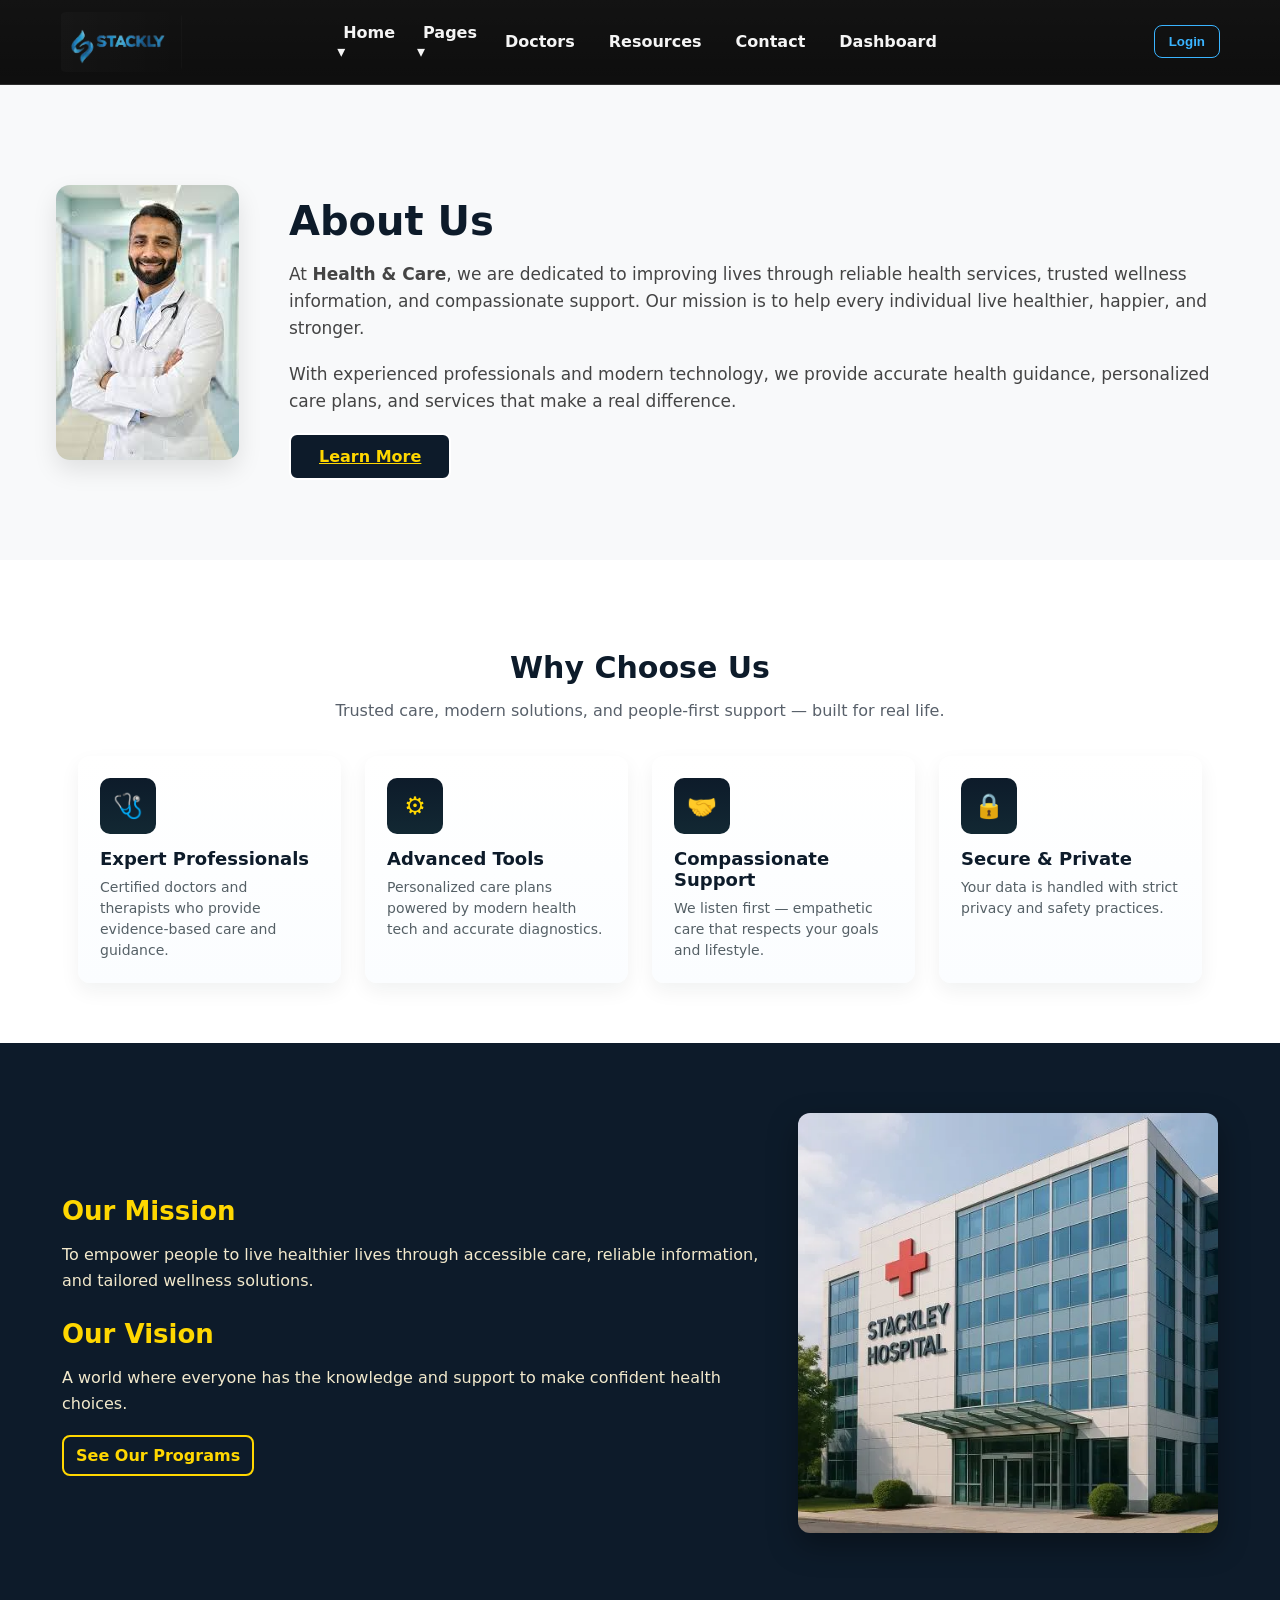
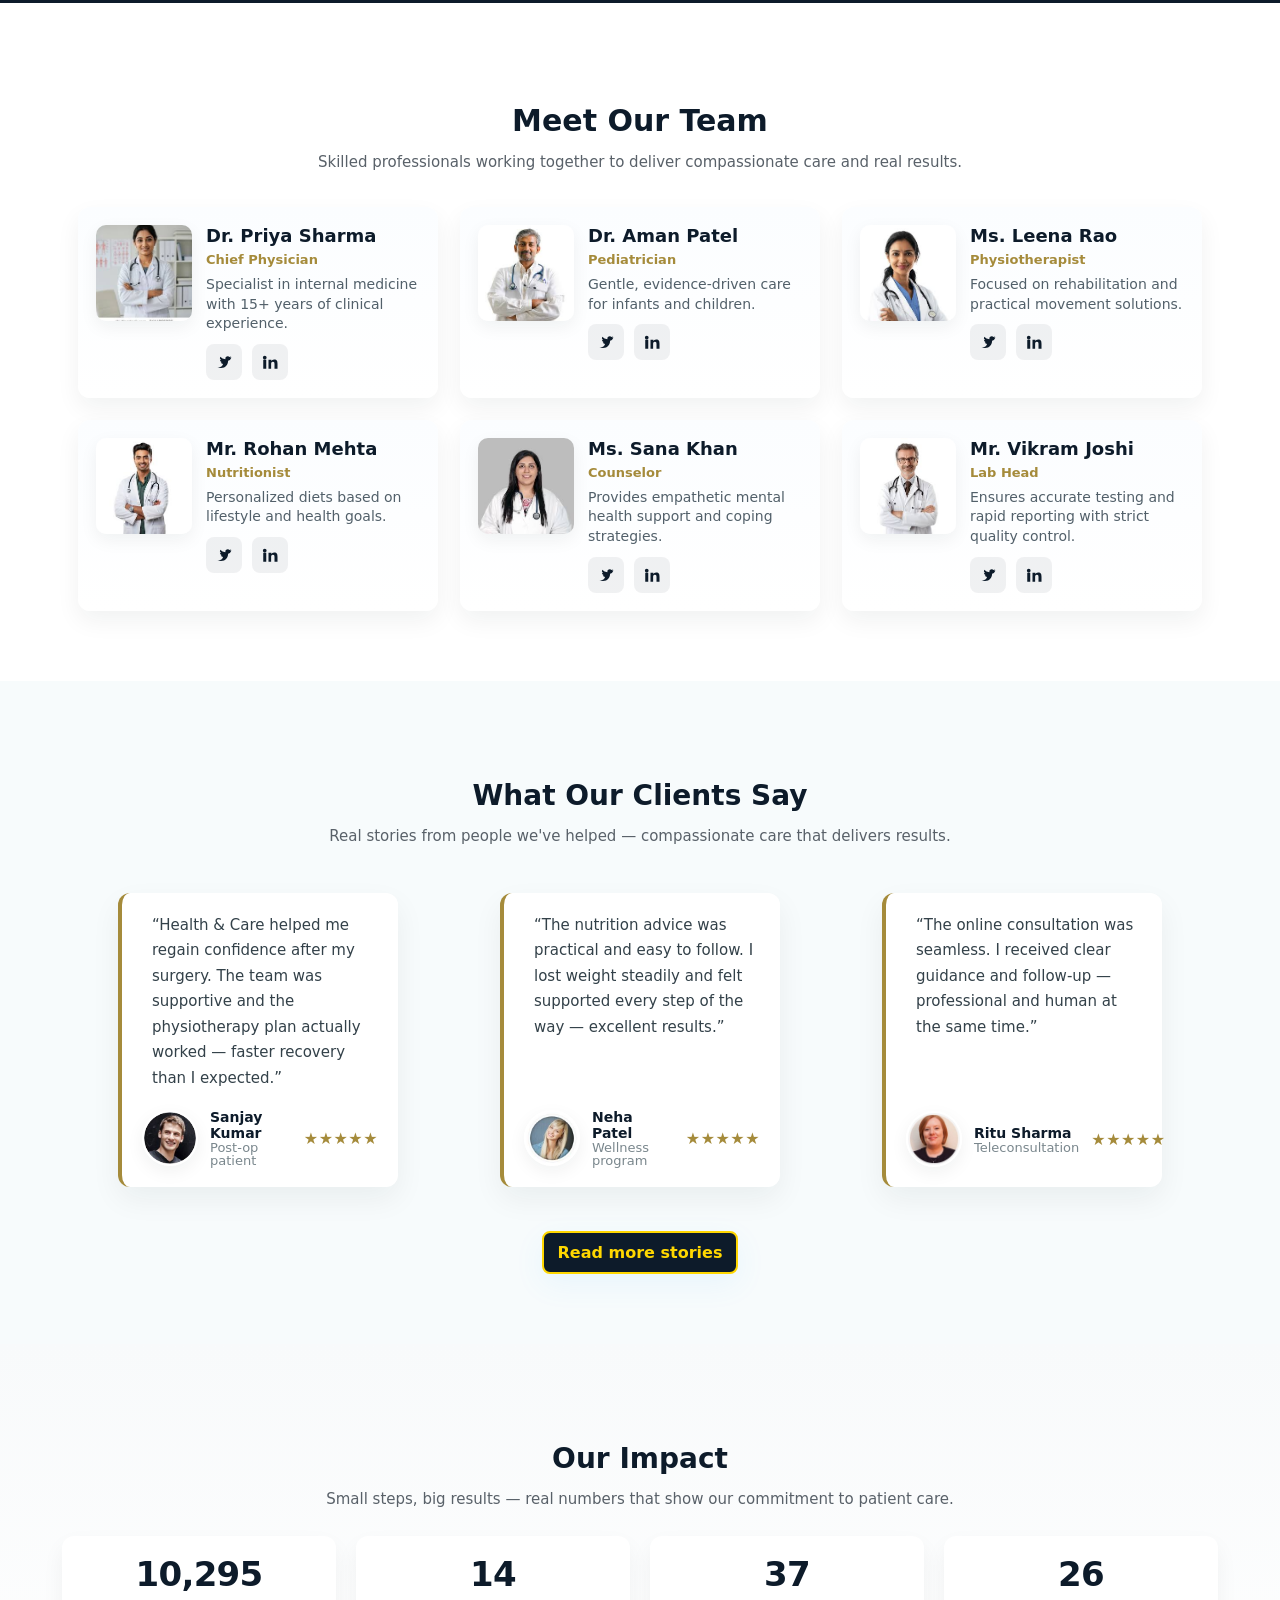
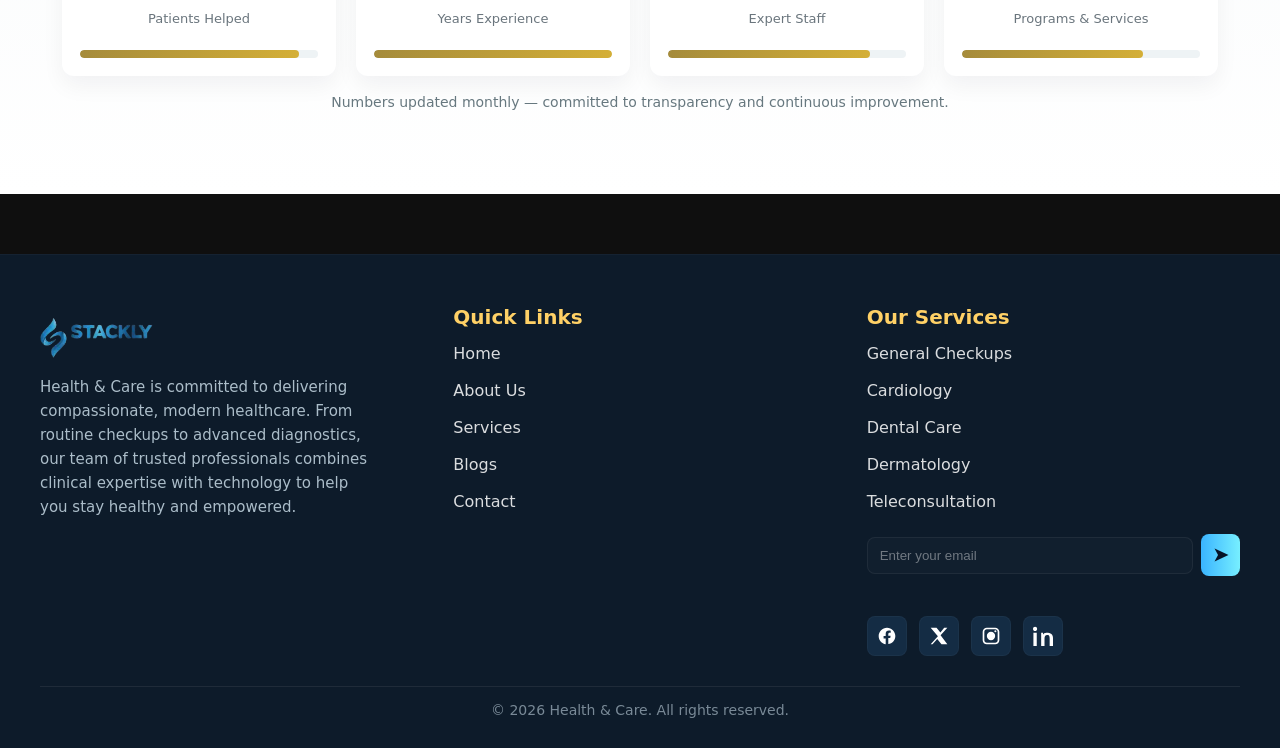
==== commit 24ab1455: "new update" ====
--- a/about.html
+++ b/about.html
@@ -228,13 +228,13 @@
           <p class="tm-role">Chief Physician</p>
           <p class="tm-bio">Specialist in internal medicine with 15+ years of clinical experience.</p>
           <div class="tm-socials">
-            <a href="#" aria-label="Priya on Twitter" class="social">
+            <a href="404page.html" aria-label="Priya on Twitter" class="social">
               <!-- simple SVG - Twitter -->
               <svg viewBox="0 0 24 24" width="18" height="18" fill="currentColor" aria-hidden="true">
                 <path d="M22 5.92c-.6.27-1.24.45-1.92.53a3.33 3.33 0 0 0 1.45-1.83 6.6 6.6 0 0 1-2.1.8 3.3 3.3 0 0 0-5.6 3 9.36 9.36 0 0 1-6.8-3.45 3.3 3.3 0 0 0 1.02 4.4 3.23 3.23 0 0 1-1.5-.42v.04a3.3 3.3 0 0 0 2.65 3.24 3.3 3.3 0 0 1-.87.12c-.21 0-.42-.02-.62-.06a3.3 3.3 0 0 0 3.08 2.28A6.62 6.62 0 0 1 3 18.57a9.35 9.35 0 0 0 5.06 1.48c6.07 0 9.39-5.03 9.39-9.39v-.43A6.7 6.7 0 0 0 22 5.92z"/>
               </svg>
             </a>
-            <a href="#" aria-label="Priya on LinkedIn" class="social">
+            <a href="404page.html" aria-label="Priya on LinkedIn" class="social">
               <!-- LinkedIn SVG -->
               <svg viewBox="0 0 24 24" width="18" height="18" fill="currentColor" aria-hidden="true">
                 <path d="M4.98 3.5A2.5 2.5 0 1 1 4.98 8.5 2.5 2.5 0 0 1 4.98 3.5zM3 9h4v12H3zM10 9h3.78v1.63h.05c.53-.99 1.82-2.03 3.75-2.03C21.5 8.6 22 11 22 14.5V21h-4v-6c0-1.5-.03-3.43-2.1-3.43-2.1 0-2.4 1.63-2.4 3.33V21H10z"/>
--- a/style.css
+++ b/style.css
@@ -2111,7 +2111,7 @@
 .doctors-grid { display:grid; grid-template-columns: repeat(3, 1fr); gap:18px; margin-top:12px; }
 .doc-card { background:#fff; border-radius:12px; display:flex; gap:12px; padding:12px; box-shadow:0 12px 28px rgba(13,27,42,0.06); align-items:flex-start; }
 .doc-photo { flex:0 0 96px; width:96px; height:96px; border-radius:10px; overflow:hidden; }
-.doc-photo img { width:100%; height:100%; object-fit:cover; display:block; }
+.doc-photo img { width:150%; height:150%; object-fit:cover; display:block; }
 .doc-body { flex:1; }
 .doc-name { margin:0; font-size:18px; color:#0d1b2a; }
 .doc-meta { color:#6b7780; font-size:13px; margin:6px 0; }
@@ -2595,3 +2595,89 @@
 }
 
 
+
+
+.tag-btn {
+  display: inline-block;
+  padding: 10px 20px;
+  background: #0d1b2a;
+  color: #fff;
+  border-radius: 6px;
+  text-decoration: none;
+  border: none;
+  cursor: pointer;
+}
+
+.tag-btn:hover {
+  background: goldenrod;
+  color: #0d1b2a;
+  border: 1px solid #0d1b2a;
+}
+
+
+
+/* container + grid */
+.doctors-grid {
+  display: grid;
+  grid-template-columns: repeat(3, 1fr); /* desktop 3-up */
+  gap: 18px;
+  align-items: stretch;
+}
+
+/* card */
+.doctor-card {
+  background: #fff;
+  border-radius: 12px;
+  overflow: hidden;
+  box-shadow: 0 10px 28px rgba(16,24,40,0.06);
+  display: flex;
+  flex-direction: column;
+  transition: transform .18s ease, box-shadow .18s ease;
+}
+.doctor-card:hover { transform: translateY(-6px); box-shadow: 0 18px 48px rgba(16,24,40,0.08); }
+
+/* image wrapper keeps aspect ratio and prevents layout shift */
+.doc-photo-wrap {
+  width: 100%;
+  aspect-ratio: 4/3;           /* maintains a nice box on mobile & desktop */
+  overflow: hidden;
+  background: linear-gradient(180deg, #f0f4ff, #fff);
+  display: block;
+}
+
+/* the image itself */
+.doc-photo-wrap img {
+  display: block;
+  width: 100%;
+  height: 100%;
+  object-fit: cover;           /* fills box while preserving aspect */
+  object-position: center;     /* adjust to focus focal point */
+  -webkit-transition: transform .22s ease;
+  transition: transform .22s ease;
+}
+
+/* subtle zoom on hover (desktop) */
+.doctor-card:hover .doc-photo-wrap img { transform: scale(1.04); }
+
+/* card content */
+.doctor-body {
+  padding: 14px;
+  display: flex;
+  flex-direction: column;
+  gap: 8px;
+}
+.doc-name { font-weight:700; font-size:16px; margin:0; }
+.doc-role { font-size:13px; color:#6b7280; margin:0; }
+.doc-meta { font-size:13px; color:#4b5563; display:flex; gap:8px; flex-wrap:wrap; }
+
+/* small responsive tweaks */
+@media (max-width:1100px){
+  .doctors-grid { grid-template-columns: repeat(2, 1fr); }
+}
+@media (max-width:640px){
+  .doctors-grid { grid-template-columns: 1fr; gap:12px; }
+  .doc-photo-wrap { aspect-ratio: 16/9; }   /* wider on very small screens */
+  .doctor-body { padding:12px; }
+}
+
+
